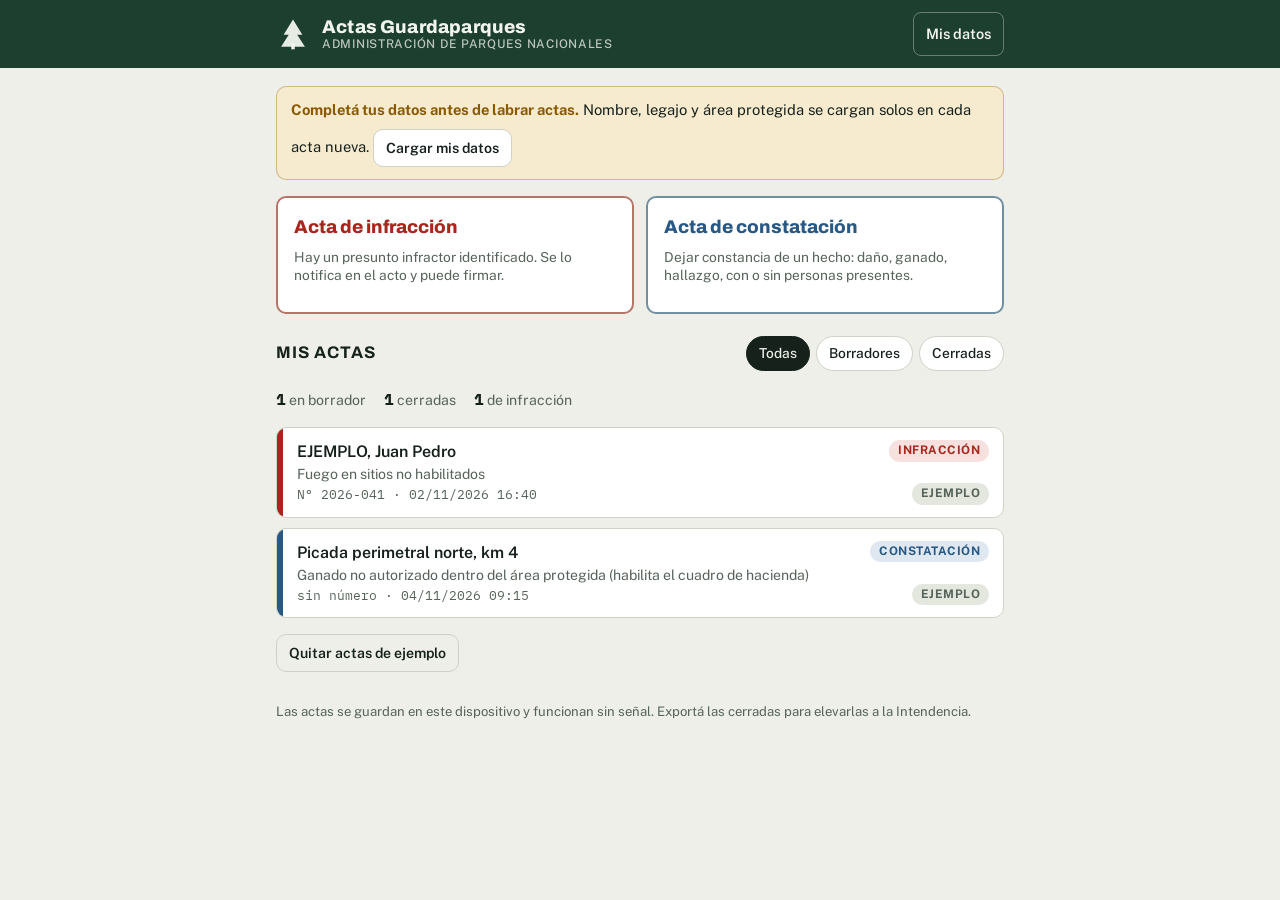
==== index.html @ 27e5c89c "PWA Actas Guardaparques v0.3 Actas de infracción y de constatación con redacción de los modelos ofic" ====
<!doctype html>
<html lang="es-AR">
<head>
<meta charset="utf-8">
<meta name="viewport" content="width=device-width, initial-scale=1, viewport-fit=cover">
<meta name="theme-color" content="#1D3F30">
<meta name="description" content="Elaboración digital de actas de infracción y de constatación para el Cuerpo de Guardaparques Nacionales.">
<link rel="manifest" href="manifest.webmanifest">
<link rel="icon" href="icons/icon.svg" type="image/svg+xml">
<link rel="apple-touch-icon" href="icons/icon-192.png">
<meta name="apple-mobile-web-app-capable" content="yes">
<meta name="apple-mobile-web-app-status-bar-style" content="black-translucent">
<style>:root{color-scheme:light;padding-top:env(safe-area-inset-top,0px);padding-bottom:env(safe-area-inset-bottom,0px)}body{margin:0}img{max-width:100%}[hidden]{display:none!important}</style>
<title>Actas Guardaparques</title>
<meta name="claude:viewport-fit-sides" content="cover">
<link rel="preconnect" href="https://fonts.googleapis.com">
<link rel="preconnect" href="https://fonts.gstatic.com" crossorigin>
<link rel="stylesheet" href="https://fonts.googleapis.com/css2?family=Archivo:wght@600;700;800&family=Public+Sans:ital,wght@0,400;0,500;0,600;1,400&family=IBM+Plex+Mono:wght@500&display=swap">
<style>
/* Layout: herramienta de campo de una columna; barra de marca arriba, pasos numerados (son una secuencia real), barra de acción fija abajo. Alto contraste para uso a pleno sol. */
:root{
  --bg:#EDEFE8; --surface:#FFFFFF; --sunk:#E3E7DE; --ink:#16211B; --muted:#56635A; --line:#CDD3C8;
  --brand-bg:#1D3F30; --brand-ink:#F1F4EE; --accent:#B4601A; --accent-ink:#FFFFFF;
  --infr:#A8261D; --infr-soft:#F6E1DE; --const:#285883; --const-soft:#DFE8F1; --ok:#2B7149; --ok-soft:#DDEEE3; --warn:#8A5A00; --warn-soft:#F7EBCF;
  --f-display:"Archivo","Arial Narrow",Arial,sans-serif;
  --f-body:"Public Sans",system-ui,-apple-system,"Segoe UI",Roboto,sans-serif;
  --f-mono:"IBM Plex Mono",ui-monospace,Menlo,Consolas,monospace;
  --r:10px;
}
@media (prefers-color-scheme: dark){:root:not([data-theme="light"]){
  --bg:#0E1511; --surface:#17201B; --sunk:#111915; --ink:#E6ECE5; --muted:#9DA9A0; --line:#2D3932;
  --brand-bg:#163126; --brand-ink:#E9F0EA; --accent:#E08A3C; --accent-ink:#1A1007;
  --infr:#F08A80; --infr-soft:#3A1D1A; --const:#8DB8E0; --const-soft:#18283A; --ok:#7CC79A; --ok-soft:#173022; --warn:#E8B85C; --warn-soft:#33270F;
  color-scheme:dark}}
:root[data-theme="dark"]{
  --bg:#0E1511; --surface:#17201B; --sunk:#111915; --ink:#E6ECE5; --muted:#9DA9A0; --line:#2D3932;
  --brand-bg:#163126; --brand-ink:#E9F0EA; --accent:#E08A3C; --accent-ink:#1A1007;
  --infr:#F08A80; --infr-soft:#3A1D1A; --const:#8DB8E0; --const-soft:#18283A; --ok:#7CC79A; --ok-soft:#173022; --warn:#E8B85C; --warn-soft:#33270F;
  color-scheme:dark}
*{box-sizing:border-box}
body{background:var(--bg);color:var(--ink);font-family:var(--f-body);font-size:16px;line-height:1.5;margin:0;-webkit-text-size-adjust:100%}
body::before{content:"";position:fixed;inset:0 0 auto;height:env(safe-area-inset-top,0px);z-index:30;background:var(--brand-bg)}
h1,h2,h3{font-family:var(--f-display);line-height:1.15;text-wrap:balance;margin:0}
button,input,select,textarea{font:inherit;color:inherit}
:focus-visible{outline:3px solid var(--accent);outline-offset:2px}
.wrap{max-width:760px;margin:0 auto;padding-left:max(16px,env(safe-area-inset-left,0px));padding-right:max(16px,env(safe-area-inset-right,0px))}

/* Barra superior */
.top{position:sticky;top:env(safe-area-inset-top,0px);z-index:20;background:var(--brand-bg);color:var(--brand-ink)}
.top .wrap{display:flex;align-items:center;gap:12px;padding-block:12px;min-height:60px}
.top h1{font-size:1.15rem;font-weight:800;letter-spacing:.01em;flex:1;min-width:0;white-space:nowrap;overflow:hidden;text-overflow:ellipsis}
.top .sub{display:block;font-family:var(--f-body);font-weight:500;font-size:.75rem;opacity:.75;letter-spacing:.06em;text-transform:uppercase}
.iconbtn{background:transparent;border:1px solid color-mix(in srgb,var(--brand-ink) 35%,transparent);color:var(--brand-ink);border-radius:8px;min-width:44px;height:44px;padding:0 12px;cursor:pointer;font-weight:600;font-size:.9rem}
.mark{width:34px;height:34px;flex:none}

main{padding-block:18px 120px}
.stack{display:flex;flex-direction:column;gap:16px}

/* Botones */
.btn{display:inline-flex;align-items:center;justify-content:center;gap:8px;min-height:48px;padding:0 18px;border-radius:var(--r);border:1px solid var(--line);background:var(--surface);color:var(--ink);font-weight:600;cursor:pointer;text-decoration:none}
.btn.primary{background:var(--accent);border-color:var(--accent);color:var(--accent-ink)}
.btn.ghost{background:transparent}
.btn.danger{color:var(--infr);border-color:color-mix(in srgb,var(--infr) 45%,var(--line))}
.btn.sm{min-height:38px;padding:0 12px;font-size:.88rem}
.btn:disabled{opacity:.45;cursor:not-allowed}
.row{display:flex;gap:10px;flex-wrap:wrap;align-items:center}
.row > .grow{flex:1;min-width:0}

/* Inicio */
.newbar{display:grid;grid-template-columns:1fr 1fr;gap:12px}
.newcard{display:flex;flex-direction:column;align-items:flex-start;gap:6px;padding:16px;border-radius:var(--r);border:2px solid var(--line);background:var(--surface);cursor:pointer;text-align:left;min-height:118px}
.newcard strong{font-family:var(--f-display);font-size:1.15rem;font-weight:800}
.newcard span{color:var(--muted);font-size:.86rem;line-height:1.35}
.newcard.infr{border-color:color-mix(in srgb,var(--infr) 55%,var(--line))}
.newcard.infr strong{color:var(--infr)}
.newcard.const{border-color:color-mix(in srgb,var(--const) 55%,var(--line))}
.newcard.const strong{color:var(--const)}
@media (max-width:420px){.newbar{grid-template-columns:1fr}.newcard{min-height:0}}

.notice{padding:12px 14px;border-radius:var(--r);background:var(--warn-soft);color:var(--ink);border:1px solid color-mix(in srgb,var(--warn) 35%,transparent);font-size:.92rem}
.notice b{color:var(--warn)}
.sectionhead{display:flex;align-items:baseline;justify-content:space-between;gap:12px;margin-top:6px}
.sectionhead h2{font-size:1.05rem;text-transform:uppercase;letter-spacing:.06em;font-weight:700}
.filters{display:flex;gap:6px;flex-wrap:wrap}
.chip{border:1px solid var(--line);background:var(--surface);border-radius:999px;padding:6px 12px;font-size:.86rem;cursor:pointer;font-weight:500}
.chip[aria-pressed="true"]{background:var(--ink);color:var(--bg);border-color:var(--ink)}

.list{display:flex;flex-direction:column;gap:10px}
.item{display:grid;grid-template-columns:6px 1fr auto;gap:0 14px;align-items:stretch;background:var(--surface);border:1px solid var(--line);border-radius:var(--r);overflow:hidden;cursor:pointer;text-align:left;padding:0;width:100%}
.item .stripe{background:var(--const)}
.item.infr .stripe{background:var(--infr)}
.item .body{padding:12px 0;min-width:0}
.item .meta{padding:12px 14px 12px 0;display:flex;flex-direction:column;align-items:flex-end;justify-content:space-between;gap:6px}
.item .who,.item .what,.item .num{display:block}
.item .num{font-family:var(--f-mono);font-size:.82rem;color:var(--muted)}
.item .who{font-weight:600;white-space:nowrap;overflow:hidden;text-overflow:ellipsis}
.item .what{font-size:.88rem;color:var(--muted);white-space:nowrap;overflow:hidden;text-overflow:ellipsis}
.pill{display:inline-block;border-radius:999px;padding:2px 9px;font-size:.74rem;font-weight:700;letter-spacing:.04em;text-transform:uppercase;white-space:nowrap}
.pill.borrador{background:var(--warn-soft);color:var(--warn)}
.pill.cerrada{background:var(--ok-soft);color:var(--ok)}
.pill.ejemplo{background:var(--sunk);color:var(--muted)}
.pill.infr{background:var(--infr-soft);color:var(--infr)}
.pill.const{background:var(--const-soft);color:var(--const)}
.empty{padding:28px 16px;text-align:center;color:var(--muted);border:1px dashed var(--line);border-radius:var(--r)}
.tally{display:flex;gap:18px;flex-wrap:wrap;color:var(--muted);font-size:.88rem}
.tally b{font-family:var(--f-mono);color:var(--ink);font-size:1rem;font-variant-numeric:tabular-nums}

/* Editor */
.steps{display:flex;gap:6px;overflow-x:auto;padding-bottom:4px;scrollbar-width:none}
.steps::-webkit-scrollbar{display:none}
.step{flex:none;display:flex;align-items:center;gap:8px;border:1px solid var(--line);background:var(--surface);border-radius:999px;padding:6px 12px 6px 6px;font-size:.85rem;font-weight:600;cursor:pointer;color:var(--muted)}
.step i{font-style:normal;font-family:var(--f-mono);width:24px;height:24px;border-radius:50%;display:grid;place-items:center;background:var(--sunk);font-size:.78rem}
.step[aria-current="step"]{color:var(--ink);border-color:var(--ink)}
.step[aria-current="step"] i{background:var(--ink);color:var(--bg)}
.step.done i{background:var(--ok);color:var(--surface)}
.panel{background:var(--surface);border:1px solid var(--line);border-radius:var(--r);padding:18px 16px;display:flex;flex-direction:column;gap:16px}
.panel h2{font-size:1.3rem;font-weight:800}
.panel .lead{margin:-8px 0 0;color:var(--muted);font-size:.92rem}
.grid2{display:grid;grid-template-columns:1fr 1fr;gap:14px}
.grid3{display:grid;grid-template-columns:repeat(3,1fr);gap:14px}
@media (max-width:560px){.grid2,.grid3{grid-template-columns:1fr}}
.field{display:flex;flex-direction:column;gap:6px;min-width:0}
.field > label,.lbl{font-size:.78rem;font-weight:700;letter-spacing:.06em;text-transform:uppercase;color:var(--muted)}
.field .req::after{content:" *";color:var(--infr)}
input[type=text],input[type=tel],input[type=email],input[type=date],input[type=time],input[type=number],select,textarea{width:100%;min-height:48px;padding:10px 12px;border:1px solid var(--line);border-radius:8px;background:var(--bg);font-size:16px}
textarea{min-height:140px;resize:vertical;line-height:1.5}
.hint{font-size:.82rem;color:var(--muted)}
.check{display:flex;gap:10px;align-items:flex-start;padding:12px;border:1px solid var(--line);border-radius:8px;cursor:pointer;background:var(--bg)}
.check input{width:22px;height:22px;margin:1px 0 0;flex:none;accent-color:var(--accent)}
.gps{display:flex;gap:12px;align-items:center;flex-wrap:wrap;padding:12px;border-radius:8px;background:var(--sunk)}
.gps .coords{font-family:var(--f-mono);font-size:.9rem;flex:1;min-width:0}
.rubros{display:flex;flex-wrap:wrap;gap:8px}
.rubro{border:1px solid var(--line);background:var(--bg);border-radius:8px;padding:10px 12px;font-size:.9rem;font-weight:500;cursor:pointer;min-height:44px;text-align:left}
.rubro[aria-pressed="true"]{border-color:var(--accent);background:color-mix(in srgb,var(--accent) 14%,var(--surface));font-weight:600}
.subpanel{border:1px solid var(--line);border-radius:8px;padding:14px;display:flex;flex-direction:column;gap:12px;background:var(--bg)}
.subpanel h3{font-size:1rem;font-weight:700}
.lines{display:flex;flex-direction:column;gap:10px}
.line{display:grid;grid-template-columns:1fr 90px auto;gap:8px;align-items:end}
@media (max-width:480px){.line{grid-template-columns:1fr 70px auto}}
.photos{display:grid;grid-template-columns:repeat(auto-fill,minmax(140px,1fr));gap:10px}
.photo{position:relative;border-radius:8px;overflow:hidden;border:1px solid var(--line);background:var(--sunk)}
.photo img{display:block;width:100%;aspect-ratio:4/3;object-fit:cover;max-width:100%}
.photo input{border:0;border-top:1px solid var(--line);border-radius:0;min-height:40px;font-size:.85rem;background:var(--surface)}
.photo button{position:absolute;top:6px;right:6px;width:34px;height:34px;border-radius:50%;border:0;background:rgba(0,0,0,.6);color:#fff;font-size:1.1rem;cursor:pointer}
.sig{display:flex;flex-direction:column;gap:8px}
.sigbox{position:relative;border:2px dashed var(--line);border-radius:8px;background:#FFFFFF;height:170px;touch-action:none}
.sigbox canvas{width:100%;height:100%;display:block;border-radius:6px}
.sigbox .base{position:absolute;left:16px;right:16px;bottom:34px;border-bottom:1px solid #9AA39C;pointer-events:none}
.sigbox .ph{position:absolute;left:16px;bottom:10px;font-size:.78rem;color:#7B857E;pointer-events:none}
.sigbox.signed{border-style:solid;border-color:var(--ok)}
.checklist{list-style:none;margin:0;padding:0;display:flex;flex-direction:column;gap:6px;font-size:.92rem}
.checklist li{display:flex;gap:8px;align-items:flex-start}
.checklist li::before{content:"";flex:none;width:18px;height:18px;margin-top:3px;border-radius:50%;border:2px solid var(--infr)}
.checklist li.ok::before{background:var(--ok);border-color:var(--ok)}
.checklist li.ok{color:var(--muted)}

/* Barra inferior */
.actionbar{position:fixed;left:0;right:0;bottom:0;z-index:20;background:var(--surface);border-top:1px solid var(--line);padding-bottom:env(safe-area-inset-bottom,0px)}
.actionbar .wrap{display:flex;gap:10px;padding-block:10px;align-items:center}
.actionbar .saved{font-size:.8rem;color:var(--muted);flex:1;min-width:0}

/* Documento */
.doc{background:#FFFFFF;color:#111;border:1px solid var(--line);border-radius:4px;padding:28px 22px;font-family:var(--f-body);font-size:.95rem;line-height:1.6}
.doc .dhead{display:grid;grid-template-columns:1fr auto;gap:12px;border-bottom:2px solid #111;padding-bottom:10px;margin-bottom:16px}
.doc .org{font-family:var(--f-display);font-weight:800;font-size:.95rem;letter-spacing:.03em;text-transform:uppercase;line-height:1.25}
.doc .org small{display:block;font-family:var(--f-body);font-weight:500;letter-spacing:0;text-transform:none;font-size:.82rem;color:#444}
.doc .dnum{text-align:right;font-family:var(--f-mono);font-size:.82rem}
.doc .dnum b{display:block;font-size:1rem}
.doc h3.dtitle{font-family:var(--f-display);font-size:1.35rem;font-weight:800;text-align:center;letter-spacing:.08em;margin:6px 0 14px}
.doc p{margin:0 0 10px;text-align:justify;hyphens:auto}
.doc .ejemplo{display:inline-block;border:2px solid #A8261D;color:#A8261D;font-weight:800;padding:2px 8px;letter-spacing:.1em;font-size:.8rem;margin-bottom:8px}
.doc table{width:100%;border-collapse:collapse;margin:6px 0 12px;font-size:.88rem}
.doc td,.doc th{border:1px solid #999;padding:5px 7px;text-align:left;vertical-align:top}
.doc .dphotos{display:grid;grid-template-columns:repeat(3,1fr);gap:8px;margin:8px 0 14px}
.doc .dphotos figure{margin:0}
.doc .dphotos img{width:100%;aspect-ratio:4/3;object-fit:cover;border:1px solid #999}
.doc .dphotos figcaption{font-size:.75rem;color:#444}
.doc .firmas{display:grid;grid-template-columns:repeat(auto-fit,minmax(170px,1fr));gap:18px;margin-top:22px}
.doc .firma{display:flex;flex-direction:column;align-items:center;text-align:center;font-size:.8rem}
.doc .firma img{height:70px;max-width:100%;object-fit:contain}
.doc .firma .nofirma{height:70px;display:grid;place-items:center;font-style:italic;color:#A8261D;font-size:.78rem}
.doc .firma .l{border-top:1px solid #111;width:100%;padding-top:4px}
.doc .integridad{margin-top:20px;padding-top:8px;border-top:1px dashed #999;font-family:var(--f-mono);font-size:.7rem;color:#444;word-break:break-all}
.docwrap{overflow-x:auto}

.toast{position:fixed;left:50%;transform:translateX(-50%);bottom:calc(84px + env(safe-area-inset-bottom,0px));background:var(--ink);color:var(--bg);padding:10px 16px;border-radius:8px;font-size:.9rem;z-index:40;max-width:calc(100% - 32px)}
.modal{position:fixed;inset:0;background:rgba(0,0,0,.45);z-index:50;display:grid;place-items:end center;padding:16px}
.modal .box{background:var(--surface);border-radius:12px;padding:20px;max-width:480px;width:100%;display:flex;flex-direction:column;gap:14px;margin-bottom:env(safe-area-inset-bottom,0px)}
.modal h3{font-size:1.15rem}
@media (prefers-reduced-motion:no-preference){.toast{animation:up .2s ease-out}@keyframes up{from{opacity:0;transform:translate(-50%,8px)}}}

.mono{font-family:var(--f-mono);font-size:.9em}
.seg{display:grid;grid-template-columns:1fr 1fr;gap:8px}
@media (max-width:480px){.seg{grid-template-columns:1fr}}
.seg label{display:flex;gap:10px;align-items:center;padding:12px;border:1px solid var(--line);border-radius:8px;background:var(--bg);cursor:pointer;font-size:.92rem}
.seg input{width:20px;height:20px;margin:0;accent-color:var(--accent);flex:none}
.seg label:has(input:checked){border-color:var(--accent);background:color-mix(in srgb,var(--accent) 12%,var(--surface));font-weight:600}
.logoprev{height:96px;border:1px dashed var(--line);border-radius:8px;display:grid;place-items:center;background:#FFFFFF;overflow:hidden}
.logoprev img{max-height:86px;max-width:90%;object-fit:contain}
.logoprev .hint{color:#6B746E}
/* Catálogo de infracciones */
.selitems{display:flex;flex-direction:column;gap:6px}
.selitem{display:block;text-align:left;border:1px solid var(--accent);background:color-mix(in srgb,var(--accent) 12%,var(--surface));border-radius:8px;padding:10px 12px;font-size:.9rem;cursor:pointer;line-height:1.35}
.selitem b{font-family:var(--f-mono);font-weight:500;font-size:.82rem;margin-right:6px;color:var(--accent)}
.selitem span{float:right;font-size:1.1rem;line-height:1;margin-left:8px;color:var(--muted)}
.cat{display:flex;flex-direction:column;gap:6px;max-height:420px;overflow-y:auto;border:1px solid var(--line);border-radius:8px;padding:6px;background:var(--bg)}
.cat details{border-radius:6px;background:var(--surface);border:1px solid var(--line)}
.cat summary{display:flex;gap:10px;align-items:center;padding:10px 12px;cursor:pointer;list-style:none;font-size:.88rem;line-height:1.3}
.cat summary::-webkit-details-marker{display:none}
.cat summary::before{content:"";flex:none;width:8px;height:8px;border-right:2px solid var(--muted);border-bottom:2px solid var(--muted);transform:rotate(-45deg);transition:transform .15s}
.cat details[open] summary::before{transform:rotate(45deg)}
.cat summary .grow{flex:1;min-width:0}
.cat summary .res{display:block;font-family:var(--f-mono);font-size:.76rem;color:var(--muted);margin-top:2px}
.catitems{display:flex;flex-direction:column;border-top:1px solid var(--line)}
.catitem{display:grid;grid-template-columns:1fr auto;gap:10px;align-items:start;text-align:left;background:transparent;border:0;border-bottom:1px solid var(--line);padding:10px 12px;font-size:.9rem;cursor:pointer;line-height:1.35;min-height:44px}
.catitem:last-child{border-bottom:0}
.catitem .art{font-family:var(--f-mono);font-size:.76rem;color:var(--muted);white-space:nowrap;padding-top:2px}
.catitem[aria-pressed="true"]{background:color-mix(in srgb,var(--accent) 14%,var(--surface));font-weight:600}
.catitem[aria-pressed="true"] .art{color:var(--accent)}
/* Documento según modelo oficial */
.doc .dlogos{display:grid;grid-template-columns:92px 1fr 92px;align-items:center;gap:10px;margin-bottom:10px}
.doc .dlogos img{width:92px;height:92px;object-fit:contain}
.doc .logoph{width:84px;height:84px;border:1px dashed #AAA;border-radius:50%;display:grid;place-items:center;text-align:center;font-size:.62rem;color:#888;padding:6px;line-height:1.2}
.doc .dinst{text-align:center;font-family:Georgia,"Times New Roman",serif;font-size:.85rem;line-height:1.4;color:#222}
.doc .dorig{display:flex;flex-direction:column;align-items:flex-end;font-size:.8rem;color:#333;gap:2px}
.doc .dorig span:first-child{font-weight:600;letter-spacing:.04em}
.doc .dconst{flex-direction:row;justify-content:space-between;align-items:baseline;flex-wrap:wrap;gap:8px;margin:6px 0 12px}
.doc .dconst .dtitle{margin:0;flex:1;text-align:center}
.doc h3.dtitle.u{text-decoration:underline;text-underline-offset:4px}
.doc .v{border-bottom:1px dotted #555;padding:0 2px;font-weight:600;color:#0B2A55;font-family:var(--f-body)}
.doc p.ind{text-indent:2.2em}
.doc .firmas.f3{grid-template-columns:repeat(3,1fr)}
.doc .firmas.f2{grid-template-columns:1fr 1fr}
@media (max-width:480px){.doc .firmas.f3{grid-template-columns:1fr 1fr}}
.doc .firma .l{display:flex;flex-direction:column;gap:2px}
.doc .firma .l b{font-weight:600;letter-spacing:.03em}
.doc .firma .acl{font-size:.74rem;color:#444;min-height:1em}
.doc .firma .nofirma.muted{color:#777}
.doc .danexo{margin-top:26px;padding-top:12px;border-top:2px solid #111}
.doc .danexo h4{font-family:var(--f-display);font-size:.95rem;letter-spacing:.05em;text-transform:uppercase;margin:0 0 2px}
.doc .danexo h5{font-size:.85rem;margin:12px 0 4px}
.doc .danexo .hint2{font-size:.78rem;color:#555;margin-bottom:8px}
.doc .danexo th{width:34%;background:#F2F2F2;font-weight:600}

.modal .box{max-height:calc(100vh - 32px - env(safe-area-inset-top,0px) - env(safe-area-inset-bottom,0px));overflow-y:auto}
.prhead{display:flex;align-items:center;justify-content:space-between;gap:10px}
.seg.seg3{grid-template-columns:repeat(3,1fr)}
@media (max-width:480px){.seg.seg3{grid-template-columns:1fr}}
.check.tight{padding:8px 10px}
.prprev{max-height:340px;overflow-y:auto;border:1px solid var(--line);border-radius:8px;background:var(--sunk);padding:10px;display:flex;flex-direction:column;align-items:center;gap:8px}
.prprev img{width:100%;max-width:300px;background:#fff;box-shadow:0 1px 4px rgba(0,0,0,.18);image-rendering:pixelated}
.prstatus{font-size:.9rem;min-height:0}
.prstatus:empty{display:none}
.prstatus .bar{display:block;height:6px;border-radius:3px;background:var(--sunk);margin-top:6px;overflow:hidden}
.prstatus .bar i{display:block;height:100%;background:var(--accent);transition:width .2s}
.stack.tightstack{gap:8px}
#printArea{display:none}

@media print{
  @page{size:A4;margin:14mm}
  body.printing .top,body.printing main,body.printing .actionbar,body.printing #modalRoot{display:none!important}
  body.printing #printArea{display:block!important}
  #printArea .doc{border:0;padding:0;page-break-after:always;break-after:page;font-size:10pt;line-height:1.45}
  #printArea .doc .dlogos{grid-template-columns:70px 1fr 70px;margin-bottom:4px}
  #printArea .doc .dlogos img{width:70px;height:70px}
  #printArea .doc .logoph{width:64px;height:64px}
  #printArea .doc p{margin-bottom:6px}
  #printArea .doc .firmas{margin-top:12px}
  #printArea .doc .firma img,#printArea .doc .firma .nofirma{height:56px}
  #printArea .doc .danexo{margin-top:12px;padding-top:6px;font-size:9pt}
  #printArea .doc table{margin:2px 0 6px}
  #printArea .doc td,#printArea .doc th{padding:3px 6px}
  #printArea .doc:last-child{page-break-after:auto;break-after:auto}
  .doc .firmas,.doc .firma{break-inside:avoid}

  body{background:#fff}
  body::before,.top,.actionbar,.noprint,.toast{display:none!important}
  main{padding:0}
  .wrap{max-width:none;padding:0}
  .doc{border:0;padding:0}
}
</style>
</head>
<body>
<header class="top">
  <div class="wrap">
    <svg class="mark" viewBox="0 0 40 40" aria-hidden="true"><path d="M20 3 L31 21 H25 L34 35 H6 L15 21 H9 Z" fill="currentColor" opacity=".95"/><rect x="18" y="31" width="4" height="7" fill="currentColor"/></svg>
    <h1 id="topTitle">Actas Guardaparques<span class="sub" id="topSub">Administración de Parques Nacionales</span></h1>
    <button class="iconbtn" id="topBtn" type="button">Mis datos</button>
  </div>
</header>
<main><div class="wrap" id="view"></div></main>
<div class="actionbar" id="actionbar" hidden><div class="wrap" id="actions"></div></div>
<div id="modalRoot"></div>

<script>
/* Listado de infracciones frecuentes a reglamentos y normativas de la APN (transcripto de la planilla de referencia) */
const REGS=[
 {id:"fau",n:"Reglamento para la Protección y Manejo de la Fauna Silvestre en jurisdicción de la APN",r:"Res. HD N° 157/1991",it:[
  ["Art. 6° inc. a)","Cazar, pescar, hostigar, herir, capturar o apresar fauna, o actuar sobre su hábitat o nidos"],
  ["Art. 6° inc. b)","Introducción de especies, embriones o huevos"],
  ["Art. 6° inc. d)","Tenencia o portación de armas"],
  ["Art. 6° inc. e)","Tenencia y/o uso de trampas, redes, cebaderos, etc."],
  ["Art. 6° inc. f)","Tenencia o uso de venenos o tóxicos"],
  ["Art. 6° inc. g)","Tenencia de ejemplares vivos o traslado de productos y/o subproductos de fauna silvestre"],
  ["Art. 6° inc. h)","Introducción y/o tenencia de animales domésticos (incluye ganado)"],
  ["Art. 28°","Transporte de individuos, productos o subproductos de fauna silvestre de origen APN sin remito"]]},
 {id:"for",n:"Reglamento Forestal para los MN, PN y RN de la Región Andino-Patagónica",r:"Res. HD N° 11/1994",it:[
  ["Art. 13°","Volteo o remoción de productos forestales sin autorización"],
  ["Art. 89°","Fuego en sitios no habilitados"],
  ["Art. 132°","Daños al bosque o aprovechamientos no autorizados"]]},
 {id:"mas",n:"Reglamento para la Tenencia de Perros, Gatos y otras Mascotas en la APN",r:"Res. HD N° 59/2013",it:[
  ["Art. 2°","Presencia de perros sin autorización expresa de la APN"],
  ["Art. 6°","Ingreso con mascotas"]]},
 {id:"pes",n:"Reglamento General para la Pesca Deportiva Continental Patagónica",r:"Res. HD N° 384/2021",nota:"Se aprueba cada temporada por resolución específica",it:[
  ["Art. 2°","Pesca sin permiso"],
  ["Arts. 6° y 7°","Pesca fuera de horario (luz diurna) o fuera de temporada"],
  ["Art. 10°","Pesca de especies nativas prohibidas"]]},
 {id:"cul",n:"Reglamento para la Conservación del Patrimonio Cultural en jurisdicción de la APN",r:"Res. INT N° 115/2001",it:[
  ["Art. 1°","Acciones contra recursos culturales arqueológicos, históricos o antropológicos (excavar, remover, inscribir, desplazar, retirar material, encender fuego u otra acción que altere el recurso o su ubicación)"]]},
 {id:"gen",n:"Reglamento de Infracciones Generales",r:"Res. N° 871/1976",it:[
  ["Art. 1° inc. d)","Violar un dispositivo de seguridad (acampe en sitios no habilitados)"],
  ["Art. 1° inc. c)","Desobedecer las órdenes del personal de Guardaparques"],
  ["Art. 1° inc. k)","Dar a sabiendas avisos falsos que motiven la intervención del personal de Guardaparques"]]},
 {id:"tur",n:"Reglamento para el Otorgamiento de Permisos de Servicios Turísticos",r:"Res. HD N° 68/2008 (T.O. Res. 240/2011)",it:[
  ["Art. 4°","Excursiones terrestres, trekking, escalada, cabalgatas o buceo sin permiso"],
  ["Art. 5° inc. 5.7)","Vehículo de transporte no habilitado"],
  ["Art. 6°","Excursión sin guía habilitado"]]},
 {id:"gui",n:"Reglamento de Guías en Áreas Protegidas Nacionales",r:"Res. HD N° 113/2019",it:[
  ["Art. 5°","Guiar sin habilitación (guías de turismo, de sitio o especializados)"],
  ["Art. 38°","Incumplimiento de obligaciones del guía (cumplir normativas, portar credencial, acompañar al grupo, chofer-guía hasta 15 pax)"]]},
 {id:"car",n:"Reglamento de Prohibición de Cartelería, Afiches o Elementos Publicitarios",r:"Res. N° 2008/1974",it:[
  ["Art. 1°","Cartelería o cualquier elemento publicitario sin autorización de la APN"]]},
 {id:"eve",n:"Reglamento para la Realización de Eventos Especiales en jurisdicción de la APN",r:"Res. HD N° 66/2013",it:[
  ["Art. 14°","Realización de evento sin autorización de la APN"],
  ["Art. 16°","Incumplimiento de las obligaciones del organizador"]]},
 {id:"fot",n:"Reglamento de Fotógrafos y Video Operadores Profesionales en Áreas Protegidas Nacionales",r:"Res. HD N° 231/2011",it:[
  ["Art. 12°","Contravención a las obligaciones generales de conservación y de servicio"],
  ["Art. 16°","Ejercer la actividad de fotógrafo o video operador sin estar habilitado"]]},
 {id:"dro",n:"Reglamento para el Uso de Vehículos Aéreos No Tripulados en Áreas Protegidas de la APN",r:"Res. HD N° 9/2021",it:[
  ["Art. 4°","Uso de drones (VANT) en RNE, RNS y ZI, uso deportivo y/o recreativo, o drones con combustible"],
  ["Art. 7°","Uso científico, en filmaciones o eventos sin autorización"],
  ["Arts. 22°, 23° y 24°","Incumplimiento de recaudos generales y/o particulares de uso"]]},
 {id:"agu",n:"Prohibición de Motos de Agua y Esquí Acuático",r:"Res. HD N° 143/2005",it:[
  ["Art. 2°","Uso de motos de agua o similares"],
  ["Art. 3°","Práctica de esquí acuático o actividades similares"]]},
 {id:"veh",n:"Prohibición de Tránsito Vehicular por Caminos, Sendas o Huellas No Autorizados",r:"Res. HD N° 509/2017",it:[
  ["Art. 2°","Tránsito de vehículos o motos de nieve fuera de caminos, huellas o sitios habilitados"]]},
 {id:"eia",n:"Reglamento para la Evaluación de Impacto Ambiental en la APN",r:"Res. HD N° 203/2016",it:[
  ["Art. 2°","Obras, instalaciones, prestaciones de servicios o aprovechamiento de recursos naturales sin Evaluación de Impacto Ambiental"]]},
 {id:"can",n:"Reglamento para la Explotación de Canteras y Remoción de Suelos en la APN",r:"Res. HD N° 128/1997",it:[
  ["Art. 5°","Extracción de áridos, cateos o movimiento de suelos sin autorización de la APN"],
  ["Art. 6°","Extracción sin ajuste a las condiciones autorizadas"]]},
 {id:"con",n:"Reglamento de Construcciones",r:"Res. HD N° 241/2007",it:[
  ["Art. 2°","Construcciones sin autorización de la APN"]]},
 {id:"mue",n:"Reglamento para la Construcción y Uso de Rampas y Muelles en los Espejos de Agua de la APN",r:"Res. HD N° 179/2021",it:[
  ["","Construcción o instalación de muelle sin autorización de la APN"],
  ["","Marinas, boyas o muertos de amarre sin autorización de la APN"]]},
 {id:"ley",n:"Ley N° 22.351 — Prohibiciones generales",r:"Ley N° 22.351",it:[
  ["Art. 5°","En Parque Nacional: minería, industrias, explotación agropecuaria o forestal, pesca comercial, introducción de exóticas, modificación del paisaje o equilibrio biológico, sobrevuelo de aeronaves sin límite de altura"]]},
 {id:"pla",n:"Reglamento para la Reducción Progresiva y Prohibición Específica de los Plásticos en jurisdicción de la APN",r:"Res. HD N° 19/2020",it:[
  ["Art. 3°","Ofrecimiento, entrega, distribución o comercialización de productos plásticos de un solo uso"]]},
 {id:"inv",n:"Reglamento de Investigación Científica en la APN",r:"Res. HD N° ___/2016",it:[
  ["Art. 51 inc. 1","Investigación sin la autorización correspondiente"],
  ["Art. 51 inc. 2","Falsedad en los datos consignados al solicitar autorización"],
  ["Art. 51 inc. 3","Falta de informes parciales y/o final, publicaciones o constancia de depósito del material"],
  ["Art. 51 inc. 4","Participación de investigadores asistentes no autorizados"],
  ["Art. 51 inc. 5","Trabajo en condiciones, horario y/o sitios no autorizados"],
  ["Art. 51 inc. 6","Apertura de picadas sin autorización de la APN"],
  ["Art. 51 inc. 7","Recolección de material no autorizado"],
  ["Art. 51 inc. 8","Metodología distinta a la descripta en la autorización"],
  ["Art. 51 inc. 9","Falta de notificación de muerte accidental del ejemplar de fauna investigado"],
  ["Art. 51 inc. 10","Falta de notificación de hallazgos paleontológicos y/o culturales"],
  ["Art. 51 inc. 11","Depósito o cambio de lugar del material recolectado sin autorización"],
  ["Art. 51 inc. 12","Utilización de material recolectado para fines no autorizados"],
  ["Art. 51 inc. 13","Pérdida, sustracción, contaminación o destrucción de recursos durante la investigación"],
  ["Art. 51 inc. 14","Extravío, destrucción, daño o sustracción de documentos históricos resguardados por la APN"]]},
 {id:"res",n:"Reglamento para la Eliminación de Residuos y Desperdicios",r:"Res. N° 664/1976",it:[
  ["Art. 1°","Arrojar objetos de cualquier tipo dentro de las áreas de jurisdicción de la APN"]]},
 {id:"gan",n:"Procedimiento para la erradicación del ganado exótico no autorizado",r:"Res. APN N° 467/2017",it:[
  ["","Ganado no autorizado dentro del área protegida (habilita el cuadro de hacienda)"]]}
];
const ITEMS={}; REGS.forEach(g=>g.it.forEach((x,k)=>{ITEMS[g.id+k]={id:g.id+k,g,art:x[0],t:x[1]}}));

"use strict";
/* ============ Catálogos ============ */
const AREAS=[["Parque Nacional Aconquija","ACQ"],["Parque Nacional Baritú","BAR"],["Parque Nacional Bosques Petrificados de Jaramillo","BPJ"],["Parque Nacional Calilegua","CAL"],["Parque Nacional Campos del Tuyú","CTU"],["Parque Nacional Chaco","CHA"],["Parque Nacional Ciervo de los Pantanos","CDP"],["Parque Nacional Copo","COP"],["Parque Nacional El Impenetrable","EIM"],["Parque Nacional El Leoncito","ELE"],["Parque Nacional El Palmar","EPA"],["Parque Nacional El Rey","ERE"],["Parque Nacional Iberá","IBE"],["Parque Nacional Iguazú","IGU"],["Parque Nacional Islas de Santa Fe","ISF"],["Parque Nacional Lago Puelo","LPU"],["Parque Nacional Laguna Blanca","LBL"],["Parque Nacional Lanín","LAN"],["Parque Nacional Lihué Calel","LCA"],["Parque Nacional Los Alerces","LAL"],["Parque Nacional Los Arrayanes","LAR"],["Parque Nacional Los Cardones","LCR"],["Parque Nacional Los Glaciares","LGL"],["Parque Nacional Monte León","MLE"],["Parque Nacional Mburucuyá","MBU"],["Parque Nacional Nahuel Huapi","NHU"],["Parque Nacional Patagonia","PAT"],["Parque Nacional Perito Moreno","PMO"],["Parque Nacional Predelta","PRE"],["Parque Nacional Quebrada del Condorito","QCO"],["Parque Nacional Río Pilcomayo","RPI"],["Parque Nacional San Guillermo","SGU"],["Parque Nacional Sierra de las Quijadas","SQU"],["Parque Nacional Talampaya","TAL"],["Parque Nacional Tierra del Fuego","TDF"],["Parque Nacional Traslasierra","TRA"],["Monumento Natural Bosques Petrificados","MBP"],["Reserva Natural Otamendi","OTA"],["Otra área protegida (escribir)","OTR"]];
const PROVINCIAS=["Buenos Aires","CABA","Catamarca","Chaco","Chubut","Córdoba","Corrientes","Entre Ríos","Formosa","Jujuy","La Pampa","La Rioja","Mendoza","Misiones","Neuquén","Río Negro","Salta","San Juan","San Luis","Santa Cruz","Santa Fe","Santiago del Estero","Tierra del Fuego","Tucumán","Extranjero"];
const CALIDADES=["Propietario/a","Poseedor/a","Ocupante","Encargado/a","Responsable","Representante legal","Empleado/a","Denunciante","Visitante","Prestador/a de servicios"];
const MESES=["enero","febrero","marzo","abril","mayo","junio","julio","agosto","septiembre","octubre","noviembre","diciembre"];

/* ============ Almacenamiento (IndexedDB con respaldo en memoria) ============ */
const mem={actas:new Map(),kv:new Map()};
let dbp=null;
function openDB(){ if(dbp) return dbp; dbp=new Promise(res=>{ try{ const r=indexedDB.open("actas-apn",1); r.onupgradeneeded=()=>{const d=r.result; d.createObjectStore("actas",{keyPath:"id"}); d.createObjectStore("kv");}; r.onsuccess=()=>res(r.result); r.onerror=()=>res(null); r.onblocked=()=>res(null);}catch(e){res(null)} }); return dbp; }
async function tx(st,mode,fn){ const d=await openDB(); if(!d) return fn(null); return new Promise(res=>{ try{ const t=d.transaction(st,mode); const s=t.objectStore(st); const out=fn(s); t.oncomplete=()=>res((typeof IDBRequest!=="undefined"&&out instanceof IDBRequest)?out.result:out); t.onerror=()=>res(null);}catch(e){res(fn(null))} }); }
const store={
  all:()=>tx("actas","readonly",s=>s?s.getAll():[...mem.actas.values()]),
  put:a=>tx("actas","readwrite",s=>{ mem.actas.set(a.id,a); return s?s.put(a):null; }),
  del:id=>tx("actas","readwrite",s=>{ mem.actas.delete(id); return s?s.delete(id):null; }),
  get:k=>tx("kv","readonly",s=>s?s.get(k):mem.kv.get(k)),
  set:(k,v)=>tx("kv","readwrite",s=>{ mem.kv.set(k,v); return s?s.put(v,k):null; })
};

/* ============ Utilidades ============ */
const S={actas:[],perfil:null,view:"inicio",filtro:"todas",cur:null,step:0,busca:""};
const $=s=>document.querySelector(s);
const esc=v=>String(v??"").replace(/[&<>"']/g,c=>({"&":"&amp;","<":"&lt;",">":"&gt;",'"':"&quot;","'":"&#39;"}[c]));
const uid=()=>Date.now().toString(36)+Math.random().toString(36).slice(2,8);
const pad=(n,l=2)=>String(n).padStart(l,"0");
const norm=s=>String(s||"").normalize("NFD").replace(/[̀-ͯ]/g,"").toLowerCase();
function nowParts(){const d=new Date();return{fecha:`${d.getFullYear()}-${pad(d.getMonth()+1)}-${pad(d.getDate())}`,hora:`${pad(d.getHours())}:${pad(d.getMinutes())}`}}
function getPath(o,p){return p.split(".").reduce((a,k)=>a==null?a:a[k],o)}
function setPath(o,p,v){const ks=p.split(".");let a=o;ks.slice(0,-1).forEach(k=>{if(a[k]==null)a[k]={};a=a[k]});a[ks.at(-1)]=v}
function areaNombre(a){return a.area&&a.area.startsWith("Otra")?a.areaOtra:a.area}
function areaCat(a){const n=areaNombre(a)||""; return /^Parque/i.test(n)?"PN":/^Monumento/i.test(n)?"MN":/^Reserva Natural Estricta/i.test(n)?"RNE":/^Reserva/i.test(n)?"RN":""}
function fechaNum(f){return f?f.split("-").reverse().join("/"):"__/__/____"}
function nombreInfr(a){const i=a.infractor||{}; if(i.esEmpresa) return i.razonSocial||"Sin identificar"; const n=[i.apellido,i.nombre].filter(Boolean).join(", "); return n||"Sin identificar";}
function nombrePersona(p){return [p.apellido,p.nombre].filter(Boolean).join(", ")}
const isInfr=a=>a.tipo==="infraccion";

function nuevaActa(tipo){
  const p=S.perfil||{}; const n=nowParts();
  return {id:uid(),v:2,tipo,estado:"borrador",numero:"",creada:Date.now(),editada:Date.now(),
    area:p.area||"",areaOtra:p.areaOtra||"",lugarActa:p.lugarActa||p.seccional||"",paraje:"",fecha:n.fecha,hora:n.hora,lat:"",lon:"",prec:"",
    infractor:{docTipo:"DNI",acredita:"documento",provincia:""},vehiculo:{},personas:[],rubros:[],hechos:"",normativa:"",normativaManual:false,
    ganado:{},secuestros:[],fotos:[],testigos:[{},{}],observaciones:"",firmas:{},negoFirma:false,motivoNoFirma:"",
    guardaparque:{nombre:p.nombre||"",legajo:p.legajo||"",cargo:p.cargo||"Guardaparque Nacional"}};
}

/* ============ Ejemplos ============ */
function ejemplos(){
  const a=nuevaActa("infraccion");
  Object.assign(a,{id:"ej3",ejemplo:true,estado:"cerrada",numero:"2026-041",area:"Parque Nacional Nahuel Huapi",lugarActa:"Seccional Lago Gutiérrez",paraje:"Playa norte del lago Gutiérrez",fecha:"2026-11-02",hora:"16:40",lat:"-41.16752",lon:"-71.40981",prec:"8",
    infractor:{apellido:"EJEMPLO",nombre:"Juan Pedro",acredita:"documento",docTipo:"DNI",docNum:"30.000.000",cuit:"20-30000000-1",calle:"Calle Falsa 123",localidad:"San Carlos de Bariloche",provincia:"Río Negro",domConstituido:"Calle Falsa 123, San Carlos de Bariloche",tadCuit:"20-30000000-1"},
    rubros:["for1"],hechos:"fuego encendido en un sitio no habilitado, sobre la costa del lago, con leña recolectada en el lugar; se procedió a su extinción con agua",
    normativa:"el Art. 89° de la Res. HD N° 11/1994 (Reglamento Forestal para los MN, PN y RN de la Región Andino-Patagónica)",secuestros:[{desc:"Parrilla metálica portátil",cant:"1"}],
    testigos:[{nombre:"EJEMPLO, María Laura",doc:"DNI 31.000.000"},{}],
    guardaparque:{nombre:"EJEMPLO, Guardaparque",legajo:"0000",cargo:"Guardaparque Nacional"},cerrada:Date.parse("2026-11-02T17:05:00-03:00"),hash:"ejemplo-sin-validez"});
  const b=nuevaActa("constatacion");
  Object.assign(b,{id:"ej4",ejemplo:true,estado:"borrador",area:"Parque Nacional Copo",lugarActa:"Picada perimetral norte, km 4",paraje:"Picada perimetral norte, km 4",fecha:"2026-11-04",hora:"09:15",
    personas:[{apellido:"EJEMPLO",nombre:"Ramón",docTipo:"DNI",docNum:"25.000.000",calidad:"Encargado/a"}],
    rubros:["gan0"],hechos:"se observan siete (7) cabezas de ganado bovino pastando dentro de la jurisdicción del área protegida, conforme el cuadro de hacienda que se adjunta, y un tramo de seis (6) metros de alambrado perimetral cortado.",
    ganado:{cant:"7",clase:"Mayor (bovino)",machos:"2",hembras:"5",adultos:"6",menores:"1",raza:"Criolla",color:"Colorado y overo",caravanas:"Sí, 3 animales",marca:"Marca a fuego visible en paleta izquierda"},
    guardaparque:{nombre:"EJEMPLO, Guardaparque",legajo:"0000",cargo:"Guardaparque Nacional"}});
  return [a,b];
}

/* ============ Render principal ============ */
function render(keep){
  const y=window.scrollY; const v=$("#view");
  if(S.view==="inicio") v.innerHTML=vInicio(), bar(null);
  else if(S.view==="perfil") v.innerHTML=vPerfil(), bar("perfil"), afterPerfil();
  else if(S.view==="editor") v.innerHTML=vEditor(), bar("editor"), afterEditor();
  else if(S.view==="ver") v.innerHTML=vVer(), bar("ver");
  $("#topBtn").textContent=S.view==="inicio"?"Mis datos":"Inicio";
  const sub=S.cur?(isInfr(S.cur)?"Acta de infracción":"Acta de constatación"):"Administración de Parques Nacionales";
  $("#topTitle").firstChild.nodeValue=S.view==="editor"||S.view==="ver"?(S.cur.numero?"Acta N° "+S.cur.numero:"Borrador"):S.view==="perfil"?"Mis datos":"Actas Guardaparques";
  $("#topSub").textContent=S.view==="perfil"?"Guardaparque actuante":sub;
  window.scrollTo(0,keep?y:0);
}
function go(view){ if(view!=="editor"&&view!=="ver") S.cur=null; S.view=view; render(); }

function vInicio(){
  const p=S.perfil; let h=`<div class="stack">`;
  if(!p||!p.nombre||!p.area) h+=`<div class="notice"><b>Completá tus datos antes de labrar actas.</b> Nombre, legajo y área protegida se cargan solos en cada acta nueva. <button class="btn sm" type="button" data-act="perfil" style="margin-top:8px">Cargar mis datos</button></div>`;
  h+=`<div class="newbar">
   <button class="newcard infr" type="button" data-new="infraccion"><strong>Acta de infracción</strong><span>Hay un presunto infractor identificado. Se lo notifica en el acto y puede firmar.</span></button>
   <button class="newcard const" type="button" data-new="constatacion"><strong>Acta de constatación</strong><span>Dejar constancia de un hecho: daño, ganado, hallazgo, con o sin personas presentes.</span></button></div>`;
  const L=S.actas.slice().sort((a,b)=>b.editada-a.editada);
  const f=S.filtro; const vis=L.filter(a=>f==="todas"||a.estado===f);
  h+=`<div class="sectionhead"><h2>Mis actas</h2><div class="filters">${[["todas","Todas"],["borrador","Borradores"],["cerrada","Cerradas"]].map(([k,t])=>`<button type="button" class="chip" data-filtro="${k}" aria-pressed="${f===k}">${t}</button>`).join("")}</div></div>`;
  h+=`<div class="tally"><span><b>${L.filter(a=>a.estado==="borrador").length}</b> en borrador</span><span><b>${L.filter(a=>a.estado==="cerrada").length}</b> cerradas</span><span><b>${L.filter(isInfr).length}</b> de infracción</span></div>`;
  if(!vis.length) h+=`<div class="empty">No hay actas en esta vista. Empezá una con los botones de arriba.</div>`;
  else h+=`<div class="list">${vis.map(a=>`<button type="button" class="item ${isInfr(a)?"infr":""}" data-open="${a.id}">
     <span class="stripe"></span>
     <span class="body"><span class="who">${esc(isInfr(a)?nombreInfr(a):(a.paraje||"Sin lugar"))}</span><span class="what">${esc(a.rubros.map(r=>ITEMS[r]?.t).filter(Boolean).join(" · ")||a.hechos||"Sin hechos cargados")}</span><span class="num">${esc(a.numero?"N° "+a.numero:"sin número")} · ${esc(fechaNum(a.fecha))} ${esc(a.hora)}</span></span>
     <span class="meta"><span class="pill ${isInfr(a)?"infr":"const"}">${isInfr(a)?"Infracción":"Constatación"}</span>${a.ejemplo?`<span class="pill ejemplo">Ejemplo</span>`:`<span class="pill ${a.estado}">${a.estado==="cerrada"?"Cerrada":"Borrador"}</span>`}</span></button>`).join("")}</div>`;
  if(L.some(a=>a.ejemplo)) h+=`<button class="btn ghost sm" type="button" data-act="borrarEjemplos" style="align-self:flex-start">Quitar actas de ejemplo</button>`;
  h+=`<p class="hint">Las actas se guardan en este dispositivo y funcionan sin señal. Exportá las cerradas para elevarlas a la Intendencia.</p></div>`;
  return h;
}

function opts(list,val,empty){return (empty!==undefined?`<option value="">${empty}</option>`:"")+list.map(x=>`<option ${x===val?"selected":""}>${esc(x)}</option>`).join("")}
function fld(path,label,o={}){
  const src=o.src||S.cur; const v=getPath(src,path)??""; const id=(o.pre||"")+path.replace(/\./g,"_");
  const type=o.type||"text"; const ph=o.ph?`placeholder="${esc(o.ph)}"`:"";
  const input=type==="textarea"?`<textarea id="${id}" data-f="${path}" ${ph}>${esc(v)}</textarea>`
   :type==="select"?`<select id="${id}" data-f="${path}">${opts(o.opts,v,o.empty)}</select>`
   :`<input id="${id}" type="${type}" data-f="${path}" value="${esc(v)}" ${ph} ${o.im?`inputmode="${o.im}"`:""} ${o.list?`list="${o.list}"`:""} autocomplete="off">`;
  return `<div class="field"><label for="${id}" class="${o.req?"req":""}">${label}</label>${input}${o.hint?`<span class="hint">${o.hint}</span>`:""}</div>`;
}

function vPerfil(){
  const p=S.perfil; const o={src:p,pre:"p_"};
  return `<div class="stack"><div class="panel"><h2>Funcionario actuante</h2><p class="lead">Estos datos se copian en cada acta nueva. Podés cambiarlos acta por acta.</p>
   <div class="grid2">${fld("nombre","Apellido y nombre",{...o,req:true})}${fld("legajo","Legajo N°",{...o,req:true,im:"numeric"})}</div>
   ${fld("cargo","Cargo / jerarquía",{...o,ph:"Guardaparque Nacional"})}
   ${fld("area","Área protegida",{...o,type:"select",opts:AREAS.map(x=>x[0]),empty:"Elegir…",req:true})}
   ${p.area&&p.area.startsWith("Otra")?fld("areaOtra","Nombre del área",o):""}
   ${fld("lugarActa","Lugar habitual de confección",{...o,ph:"Ej.: Seccional Yacaré, Pampa del Indio",hint:"Va en «en … a los __/__/____» del acta de infracción."})}</div>
  <div class="panel"><h2>Numeración</h2><p class="lead">Formato del talonario: año y correlativo, por ejemplo <span class="mono">2026-002</span>. Cada tipo de acta lleva su propia serie.</p>
   <div class="grid3">${fld("proxInf","Próxima de infracción",{...o,type:"number",im:"numeric"})}${fld("proxConst","Próxima de constatación",{...o,type:"number",im:"numeric"})}${fld("prefijo","Prefijo (opcional)",{...o,ph:"Ej.: COP"})}</div></div>
  <div class="panel"><h2>Encabezado del acta</h2><p class="lead">Cargá los logos oficiales tal como figuran en el talonario impreso. Quedan guardados en este dispositivo.</p>
   ${fld("organismo","Línea superior del encabezado (opcional)",{...o,ph:"Ministerio del que depende la APN",hint:"Aparece en el acta de constatación sobre «Administración de Parques Nacionales»."})}
   <div class="grid2">${logoField("logoApn","Logo de la APN")}${logoField("logoArea","Sello del área protegida")}</div></div></div>`;
}
function logoField(k,label){const v=S.perfil[k];return `<div class="field"><span class="lbl">${label}</span><div class="logoprev">${v?`<img src="${v}" alt="">`:`<span class="hint">Sin imagen</span>`}</div><div class="row"><label class="btn sm" for="in_${k}">${v?"Cambiar":"Cargar imagen"}</label><input id="in_${k}" type="file" accept="image/*" data-logo="${k}" hidden>${v?`<button class="btn sm ghost" type="button" data-dellogo="${k}">Quitar</button>`:""}</div></div>`}
function afterPerfil(){document.querySelectorAll("[data-logo]").forEach(el=>el.onchange=async e=>{const f=e.target.files[0];if(!f)return;try{S.perfil[el.dataset.logo]=await shrink(f,360,.9,"image/png");save();render(true)}catch(x){toast("No se pudo leer la imagen.")}})}

/* ============ Editor ============ */
function pasos(a){ return isInfr(a)?["Lugar y fecha","Infractor","Hechos","Secuestro y fotos","Testigos","Firmas"]:["Lugar y fecha","Presentes","Se constata","Fotos","Testigos","Firmas"]; }
function stepOk(a,i){ const inf=isInfr(a), I=a.infractor;
  return [()=>!!(a.area&&a.paraje&&a.fecha&&a.hora&&(!inf||a.lugarActa)),
          ()=>!inf||!!((I.esEmpresa?I.razonSocial:I.apellido)&&(I.docNum||I.cuit)),
          ()=>a.hechos.trim().length>10&&(!inf||!!a.normativa.trim()),
          ()=>true,()=>true,
          ()=>!!a.firmaPapel||(!!a.firmas.guardaparque&&(!inf||!!(a.firmas.infractor||a.negoFirma)))][i](); }
function vEditor(){
  const a=S.cur, P=pasos(a);
  return `<div class="stack"><nav class="steps" aria-label="Pasos del acta">${P.map((t,i)=>`<button type="button" class="step ${i!==S.step&&stepOk(a,i)?"done":""}" data-step="${i}" ${i===S.step?'aria-current="step"':""}><i>${i+1}</i>${t}</button>`).join("")}</nav>
  ${[sLugar,isInfr(a)?sInfractor:sPresentes,sHechos,sSecuestro,sTestigos,sFirmas][S.step](a)}</div>`;
}
function sLugar(a){
  const inf=isInfr(a);
  return `<section class="panel"><h2>Lugar y fecha</h2><p class="lead">${inf?"«En … a los __/__/____ … en el paraje conocido como … jurisdicción del/la PN, RN, MN, RNE …»":"«A los … días del mes de … siendo las … horas, en … del …»"}</p>
  ${fld("area","Área protegida (jurisdicción)",{type:"select",opts:AREAS.map(x=>x[0]),empty:"Elegir…",req:true})}
  ${a.area.startsWith("Otra")?fld("areaOtra","Nombre del área",{req:true}):""}
  ${inf?fld("lugarActa","Lugar de confección del acta",{req:true,ph:"Ej.: Seccional Yacaré"}):""}
  ${fld("paraje",inf?"Paraje conocido como":"Lugar donde se constituye",{req:true,type:"textarea",ph:"Ej.: Picada al Carpincho, km 2, a 300 m del puesto de control"})}
  <div class="gps"><span class="coords" id="coords">${a.lat?`${esc(a.lat)}, ${esc(a.lon)}${a.prec?` <span class="hint">± ${esc(a.prec)} m</span>`:""}`:"Sin coordenadas"}</span><button class="btn sm" type="button" data-act="gps">Tomar ubicación GPS</button></div>
  <div class="grid2">${fld("lat","Latitud",{im:"decimal",ph:"-27.06000"})}${fld("lon","Longitud",{im:"decimal",ph:"-60.52000"})}</div>
  <p class="hint">Las coordenadas van en el anexo del acta, sin alterar el texto del modelo oficial.</p>
  <div class="grid2">${fld("fecha","Fecha",{type:"date",req:true})}${fld("hora","Hora",{type:"time",req:true})}</div></section>`;
}
function sInfractor(a){
  const i=a.infractor;
  return `<section class="panel"><h2>Persona infractora</h2><p class="lead">«…por parte de …, quien acredita su identidad mediante / dice ser titular de CUIT / CUIL N° …, con domicilio real en…»</p>
  <label class="check"><input type="checkbox" id="esEmpresa" data-f="infractor.esEmpresa" ${i.esEmpresa?"checked":""}><span>Es una persona jurídica (empresa, prestador, estancia)</span></label>
  ${i.esEmpresa?`<div class="grid2">${fld("infractor.razonSocial","Razón social",{req:true})}${fld("infractor.cuitEmpresa","CUIT de la empresa",{im:"numeric"})}</div><p class="hint">Abajo, los datos de quien la representa en el acto.</p>`:""}
  <div class="grid2">${fld("infractor.apellido","Apellido",{req:!i.esEmpresa})}${fld("infractor.nombre","Nombres")}</div>
  <div class="field"><span class="lbl">Identidad</span><div class="seg" role="radiogroup">
   <label><input type="radio" name="acredita" data-f="infractor.acredita" value="documento" ${i.acredita!=="dice"?"checked":""}><span>Acredita con documento</span></label>
   <label><input type="radio" name="acredita" data-f="infractor.acredita" value="dice" ${i.acredita==="dice"?"checked":""}><span>No lo presenta, dice ser titular</span></label></div></div>
  <div class="grid3">${fld("infractor.docTipo","Documento",{type:"select",opts:["DNI","Pasaporte","Cédula","LE/LC","Otro"]})}${fld("infractor.docNum","Número",{req:true,im:"numeric"})}${fld("infractor.cuit","CUIT / CUIL N°",{im:"numeric",ph:"20-12345678-3"})}</div>
  <div class="subpanel"><h3>Domicilio real</h3>${fld("infractor.calle","Calle y número")}<div class="grid2">${fld("infractor.localidad","Localidad")}${fld("infractor.provincia","Provincia",{type:"select",opts:PROVINCIAS,empty:"Elegir…"})}</div></div>
  <div class="subpanel"><h3>Domicilio constituido</h3><p class="hint">Donde se tendrán por válidas las notificaciones (Ley N° 19.549, Dto. N° 1759/1972).</p>
   <div class="row"><button class="btn sm ghost" type="button" data-act="copiarDom">Igual al domicilio real</button></div>
   ${fld("infractor.domConstituido","Constituye domicilio en")}${fld("infractor.tadCuit","Trámites a Distancia (TAD): CUIT/CUIL",{im:"numeric",hint:"Si tiene cuenta en TAD, para recibir notificaciones electrónicas."})}</div>
  <div class="grid2">${fld("infractor.telefono","Teléfono",{type:"tel"})}${fld("infractor.email","Correo electrónico",{type:"email"})}</div>
  <div class="subpanel"><h3>Vehículo (si corresponde)</h3><div class="grid2">${fld("vehiculo.dominio","Dominio / matrícula")}${fld("vehiculo.tipo","Tipo",{ph:"Auto, camioneta, lancha…"})}</div><div class="grid2">${fld("vehiculo.marca","Marca y modelo")}${fld("vehiculo.color","Color")}</div></div></section>`;
}
function sPresentes(a){
  return `<section class="panel"><h2>Personas presentes</h2><p class="lead">«Se encuentra/n presente/s en el acto el/los señor/es … quien/es acredita/n identidad mediante presentación de … N°/s … en calidad de …»</p>
  <datalist id="calidades">${CALIDADES.map(c=>`<option value="${esc(c)}">`).join("")}</datalist>
  ${a.personas.length?a.personas.map((p,k)=>`<div class="subpanel"><div class="row"><h3 class="grow">Persona ${k+1}</h3><button class="btn sm danger" type="button" data-delper="${k}">Quitar</button></div>
   <div class="grid2">${fld(`personas.${k}.apellido`,"Apellido")}${fld(`personas.${k}.nombre`,"Nombres")}</div>
   <div class="grid3">${fld(`personas.${k}.docTipo`,"Documento",{type:"select",opts:["DNI","Pasaporte","Cédula","LE/LC","Otro"]})}${fld(`personas.${k}.docNum`,"Número",{im:"numeric"})}${fld(`personas.${k}.calidad`,"En calidad de",{list:"calidades"})}</div></div>`).join("")
   :`<p class="hint">Sin personas presentes. El acta dirá que no se encuentran personas en el acto.</p>`}
  <button class="btn sm" type="button" data-act="addper" style="align-self:flex-start">Agregar persona presente</button></section>`;
}
function sHechos(a){
  const inf=isInfr(a); const g=a.rubros.includes("gan0");
  return `<section class="panel"><h2>${inf?"Hechos comprobados":"Se CONSTATA que"}</h2>
  <p class="lead">${inf?"Elegí la conducta del listado oficial: la normativa infringida se arma sola con reglamento y artículo.":"Si el hecho encuadra en un reglamento, marcalo para dejar referencia. Es opcional."}</p>
  ${a.rubros.length?`<div class="selitems">${a.rubros.map(id=>ITEMS[id]?`<button type="button" class="selitem" data-rubro="${id}" aria-label="Quitar"><b>${esc(ITEMS[id].art||"—")}</b> ${esc(ITEMS[id].t)} <span aria-hidden="true">×</span></button>`:"").join("")}</div>`:""}
  <div class="field"><label for="buscaInf">Buscar en el listado de infracciones frecuentes</label><input id="buscaInf" type="search" value="${esc(S.busca)}" placeholder="Ej.: fuego, perro, dron, pesca, áridos" autocomplete="off"></div>
  <div id="catalogo" class="cat">${catalogo(a)}</div>
  ${fld("hechos",inf?"En virtud de haber comprobado:":"Se CONSTATA que:",{type:"textarea",req:true,hint:inf?"Completá la oración: qué hizo, con qué elementos, cantidades y estado. Al elegir una conducta se agrega como punto de partida.":"Describí lo observado en orden: situación, elementos, cantidades, daños, medidas tomadas."})}
  ${g?`<div class="subpanel"><h3>Cuadro de hacienda</h3><p class="hint">Datos que pide la Res. APN 467/2017. Van al pie del acta.</p>
    <div class="grid3">${fld("ganado.cant","Cantidad total",{im:"numeric"})}${fld("ganado.clase","Clase",{type:"select",opts:["","Mayor (bovino)","Mayor (equino)","Menor (caprino)","Menor (ovino)","Menor (porcino)","Mixto"]})}${fld("ganado.raza","Raza o biotipo")}</div>
    <div class="grid3">${fld("ganado.machos","Machos",{im:"numeric"})}${fld("ganado.hembras","Hembras",{im:"numeric"})}${fld("ganado.color","Pelaje / color")}</div>
    <div class="grid3">${fld("ganado.adultos","Adultos",{im:"numeric"})}${fld("ganado.menores","Menores",{im:"numeric"})}${fld("ganado.caravanas","Caravanas")}</div>
    ${fld("ganado.marca","Marca o señal (describirla; si podés, fotografiala)")}</div>`:""}
  ${inf?fld("normativa","Contraviniendo lo prescripto en:",{type:"textarea",req:true,hint:"Se completa sola con las conductas elegidas. Podés editarla."}):""}
  ${fld("observaciones",inf?"Manifestación del infractor u observaciones (opcional)":"Observaciones (opcional)",{type:"textarea",hint:"Van en el anexo, fuera del texto oficial."})}
  </section>`;
}
function catalogo(a){
  const q=norm(S.busca).trim(); let out="";
  REGS.forEach(g=>{
    const its=g.it.map((x,k)=>ITEMS[g.id+k]).filter(it=>!q||norm(it.t+" "+it.art+" "+g.n+" "+g.r).includes(q));
    if(!its.length) return;
    const nSel=its.filter(it=>a.rubros.includes(it.id)).length;
    out+=`<details ${q||nSel?"open":""}><summary><span class="grow"><b>${esc(g.n)}</b><span class="res">${esc(g.r)}${g.nota?" · "+esc(g.nota):""}</span></span>${nSel?`<span class="pill cerrada">${nSel}</span>`:""}</summary>
     <div class="catitems">${its.map(it=>`<button type="button" class="catitem" data-rubro="${it.id}" aria-pressed="${a.rubros.includes(it.id)}"><span>${esc(it.t)}</span><span class="art">${esc(it.art||"s/art.")}</span></button>`).join("")}</div></details>`;
  });
  return out||`<p class="hint">Nada coincide con «${esc(S.busca)}». Describí la conducta y la normativa a mano.</p>`;
}
function sSecuestro(a){
  const inf=isInfr(a);
  return `<section class="panel"><h2>${inf?"Secuestro y fotos":"Fotografías"}</h2><p class="lead">${inf?"«Se procede al secuestro de los elementos utilizados en la infracción, y/o sus frutos, consistentes en…»":"Registro fotográfico del lugar y de lo constatado. Va como anexo."}</p>
  ${inf?`<div class="subpanel"><h3>Elementos secuestrados</h3><div class="lines">${a.secuestros.length?a.secuestros.map((s,k)=>`<div class="line">${fld(`secuestros.${k}.desc`,"Descripción",{ph:"Ej.: caña de pescar con reel"})}${fld(`secuestros.${k}.cant`,"Cant.",{im:"numeric"})}<button class="btn sm danger" type="button" data-delsec="${k}">Quitar</button></div>`).join(""):`<p class="hint">Sin elementos secuestrados.</p>`}</div>
  <button class="btn sm" type="button" data-act="addsec" style="align-self:flex-start">Agregar elemento</button></div>`:""}
  <div class="subpanel"><h3>Fotografías</h3>
   ${a.fotos.length?`<div class="photos">${a.fotos.map((f,k)=>`<figure class="photo" style="margin:0"><img src="${f.src}" alt="Foto ${k+1}"><input type="text" id="foto_${k}" data-f="fotos.${k}.nota" value="${esc(f.nota||"")}" placeholder="Foto ${k+1}: qué muestra"><button type="button" data-delfoto="${k}" aria-label="Quitar foto">×</button></figure>`).join("")}</div>`:`<p class="hint">Todavía no hay fotos.</p>`}
   <div class="row"><label class="btn sm" for="camIn">Sacar foto</label><input id="camIn" type="file" accept="image/*" capture="environment" hidden><label class="btn sm ghost" for="galIn">Elegir de la galería</label><input id="galIn" type="file" accept="image/*" multiple hidden></div></div></section>`;
}
function sTestigos(a){
  return `<section class="panel"><h2>Testigos</h2><p class="lead">El modelo prevé firma, aclaración y documento del testigo. Recomendado siempre, y en especial si el infractor no firma.</p>
  ${[0,1].map(k=>`<div class="subpanel"><h3>Testigo ${k+1}${k?" (opcional)":""}</h3><div class="grid2">${fld(`testigos.${k}.nombre`,"Aclaración (apellido y nombre)")}${fld(`testigos.${k}.doc`,"Doc. Ident. N°",{im:"numeric"})}</div></div>`).join("")}</section>`;
}
function sFirmas(a){
  const inf=isInfr(a); const T=a.testigos.map((t,k)=>({t,k})).filter(x=>x.t.nombre);
  const chk=[["Lugar y fecha",stepOk(a,0)],...(inf?[["Datos del infractor",stepOk(a,1)]]:[]),[inf?"Hechos y normativa":"Lo constatado",stepOk(a,2)],...(a.firmaPapel?[["Firmas sobre el papel impreso",true]]:[["Firma del funcionario actuante",!!a.firmas.guardaparque],...(inf?[["Firma del infractor o constancia de negativa",!!(a.firmas.infractor||a.negoFirma)]]:[])])];
  return `<section class="panel"><h2>Lectura y firmas</h2><p class="lead">Mostrá el acta en pantalla o leela en voz alta antes de pedir firmas.</p>
  <button class="btn" type="button" data-act="preview">Ver acta completa</button>
  ${fld("guardaparque.nombre","Funcionario actuante",{req:true})}
  <div class="grid2">${fld("guardaparque.legajo","Leg. N°")}${fld("guardaparque.cargo","Cargo")}</div>
  <label class="check"><input type="checkbox" id="firmaPapel" data-f="firmaPapel" ${a.firmaPapel?"checked":""}><span><b>Las firmas se toman sobre el acta impresa.</b> El acta se cierra sin firmas en pantalla y se imprime con los espacios en blanco.</span></label>
  ${a.firmaPapel?"":sigBox("guardaparque","Firma del funcionario actuante")}
  ${a.firmaPapel?"":inf?`<label class="check"><input type="checkbox" id="negoFirma" data-f="negoFirma" ${a.negoFirma?"checked":""}><span><b>La persona infractora se niega a firmar.</b> Queda constancia en el acta y corresponde sumario contravencional (art. 6°, Dto. 300/2022).</span></label>
   ${a.negoFirma?fld("motivoNoFirma","Motivo expresado o circunstancias",{type:"textarea"}):sigBox("infractor","Firma de la persona infractora")}`:""}
  ${a.firmaPapel?"":T.length?T.map(({t,k})=>sigBox("testigo"+k,"Firma del testigo: "+t.nombre)).join(""):`<p class="hint">Sin testigos cargados. Podés agregarlos en el paso 5.</p>`}
  <div class="subpanel"><h3>Antes de cerrar</h3><ul class="checklist">${chk.map(([t,ok])=>`<li class="${ok?"ok":""}">${t}</li>`).join("")}</ul>
  <p class="hint">Al cerrar, el acta recibe el número del talonario digital y un código de integridad. Ya no se puede modificar.</p></div></section>`;
}
function sigBox(key,label){const v=S.cur.firmas[key];return `<div class="sig"><span class="lbl">${esc(label)}</span><div class="sigbox ${v?"signed":""}" data-sig="${key}"><canvas></canvas><span class="base"></span><span class="ph">${v?"Firmado":"Firmar aquí"}</span></div><div class="row"><button type="button" class="btn sm ghost" data-clearsig="${key}">Borrar firma</button></div></div>`}
function afterEditor(){
  document.querySelectorAll(".sigbox").forEach(initSig);
  ["camIn","galIn"].forEach(id=>{const el=document.getElementById(id); if(el) el.onchange=e=>addFotos(e.target.files);});
  const b=$("#buscaInf"); if(b) b.oninput=()=>{S.busca=b.value; $("#catalogo").innerHTML=catalogo(S.cur);};
}

/* ============ Firma ============ */
function initSig(box){
  const key=box.dataset.sig, c=box.querySelector("canvas"), dpr=Math.max(1,window.devicePixelRatio||1);
  const r=box.getBoundingClientRect(); c.width=r.width*dpr; c.height=r.height*dpr; const x=c.getContext("2d");
  x.scale(dpr,dpr); x.lineWidth=2.4; x.lineCap="round"; x.lineJoin="round"; x.strokeStyle="#10203A";
  const prev=S.cur.firmas[key]; if(prev){const im=new Image(); im.onload=()=>x.drawImage(im,0,0,r.width,r.height); im.src=prev;}
  let dn=false,last=null,drawn=false;
  const pt=e=>{const b=c.getBoundingClientRect();return[e.clientX-b.left,e.clientY-b.top]};
  c.onpointerdown=e=>{dn=true;last=pt(e);c.setPointerCapture(e.pointerId);e.preventDefault()};
  c.onpointermove=e=>{if(!dn)return;const p=pt(e);x.beginPath();x.moveTo(...last);x.lineTo(...p);x.stroke();last=p;drawn=true};
  const up=()=>{if(!dn)return;dn=false;if(drawn){S.cur.firmas[key]=c.toDataURL("image/png");save();render(true)}};
  c.onpointerup=up;c.onpointercancel=up;c.onpointerleave=up;
}

/* ============ Fotos e imágenes ============ */
async function addFotos(files){
  for(const f of [...files]){ try{ const src=await shrink(f,1280,.72); S.cur.fotos.push({id:uid(),src,nota:"",t:new Date().toISOString()}); }catch(e){toast("No se pudo leer una de las imágenes.")} }
  save(); render(true);
}
function shrink(file,max,q,type="image/jpeg"){return new Promise((res,rej)=>{const fr=new FileReader();fr.onerror=rej;fr.onload=()=>{const im=new Image();im.onerror=rej;im.onload=()=>{const s=Math.min(1,max/Math.max(im.width,im.height));const c=document.createElement("canvas");c.width=Math.round(im.width*s);c.height=Math.round(im.height*s);c.getContext("2d").drawImage(im,0,0,c.width,c.height);res(c.toDataURL(type,q))};im.src=fr.result};fr.readAsDataURL(file)})}

/* ============ Conductas y normativa ============ */
function normDesde(a){
  const by=new Map(); a.rubros.filter(id=>ITEMS[id]).sort((x,y)=>Object.keys(ITEMS).indexOf(x)-Object.keys(ITEMS).indexOf(y)).forEach(id=>{const it=ITEMS[id]; if(!it) return; if(!by.has(it.g.id)) by.set(it.g.id,{g:it.g,arts:[]}); if(it.art) by.get(it.g.id).arts.push(it.art);});
  return [...by.values()].map(({g,arts})=>{ const ar=arts.length?(arts.length>1?arts.slice(0,-1).join(", ")+" y "+arts.at(-1):arts[0]):""; return g.r.startsWith("Ley")?`${ar?"el "+ar+" de la ":"la "}${g.r}`:`${ar?"el "+ar+" de la ":"la "}${g.r} (${g.n})`; }).join("; ");
}
function toggleRubro(id){
  const a=S.cur, on=a.rubros.includes(id), it=ITEMS[id];
  if(on) a.rubros=a.rubros.filter(x=>x!==id);
  else { a.rubros.push(id); const seed=it.t.charAt(0).toLowerCase()+it.t.slice(1).replace(/\s*\(.*\)$/,""); if(!a.hechos.includes(seed)) a.hechos=a.hechos.trim()?a.hechos.trim().replace(/[.;,]$/,"")+"; "+seed:seed; }
  if(!a.normativaManual) a.normativa=normDesde(a);
  save(); render(true);
}

/* ============ Documento (texto de los modelos oficiales) ============ */
const V=(x,fb="……………")=>`<span class="v">${x?esc(x):fb}</span>`;
function encabezado(a){
  const p=S.perfil||{}; const inf=isInfr(a);
  const L=inf?p.logoApn:p.logoArea, R=inf?p.logoArea:p.logoApn;
  const lg=(src,alt)=>src?`<img src="${src}" alt="${alt}">`:`<span class="logoph">${alt}</span>`;
  return `<div class="dlogos">${lg(L,inf?"Logo APN":"Sello del área")}<div class="dinst">${inf?"":`${p.organismo?`<i>${esc(p.organismo)}</i><br>`:""}<i>Administración de Parques Nacionales</i><br>Ley N° 22.351`}</div>${lg(R,inf?"Sello del área":"Logo APN")}</div>`;
}
function docHTML(a,copia="ORIGINAL",opt={anexo:true,fotos:true}){
  const inf=isInfr(a); const ar=areaNombre(a)||"";
  let h=`<article class="doc">${a.ejemplo?`<span class="ejemplo">EJEMPLO · SIN VALIDEZ</span>`:""}${encabezado(a)}`;
  if(inf){
    const i=a.infractor, sec=a.secuestros.filter(s=>s.desc);
    const quien=i.esEmpresa?`${esc(i.razonSocial||"……")}${i.cuitEmpresa?`, CUIT N° ${esc(i.cuitEmpresa)}`:""}, representada en el acto por ${V(nombrePersona(i))}`:V(nombrePersona(i));
    const ident=`${i.acredita==="dice"?"quien dice ser titular de":"quien acredita su identidad mediante"} ${esc(i.docTipo||"DNI")} N° ${V(i.docNum)}${i.cuit?`, CUIT / CUIL N° ${V(i.cuit)}`:""}`;
    h+=`<div class="dorig"><span>${esc(copia)}</span><span>Acta N° ${esc(a.numero||"BORRADOR")}</span></div>
    <h3 class="dtitle">ACTA DE INFRACCIÓN</h3>
    <p>En los términos del <b>Decreto N° 300/2022</b> del Poder Ejecutivo Nacional reglamentario de la <b>Ley N° 22.351</b>, en ${V(a.lugarActa)} a los ${V(fechaNum(a.fecha))}, procedo a la confección de la presente ACTA DE INFRACCIÓN en virtud de haber comprobado: ${V(a.hechos)} en el paraje conocido como ${V(a.paraje)}, jurisdicción ${/^(Reserva|Otra)/i.test(ar)?"de la":"del"} ${V(ar,"PN, RN, MN, RNE ……………")}, contraviniendo lo prescripto en ${V(a.normativa)}, por parte de ${quien}, ${ident}, con domicilio real en la calle ${V(i.calle)} de la localidad de ${V(i.localidad)}, provincia de ${V(i.provincia)}.</p>
    <p>En este acto también se procede al secuestro de los elementos utilizados en la infracción, y/o sus frutos, consistentes en: ${sec.length?V(sec.map(s=>`${s.cant||1} ${s.desc}`).join("; ")):V("","no se secuestran elementos")} que permanecerán en tal condición hasta que se cumplimente el pago de la multa, cuando se procederá a su devolución, siempre que no corresponda hacer efectiva la sanción de decomiso, conforme el Artículo 29 de la Ley N° 22.351 de Parques Nacionales.---</p>
    <p>La persona infractora ${V(nombreInfr(a))} constituye domicilio en ${V(i.domConstituido)} y/o en la plataforma electrónica de “TRÁMITES A DISTANCIA” CUIT/CUIL ${V(i.tadCuit)} a todos los efectos de las actuaciones que se originen con motivo de la presente y donde se tendrán por válidas todas las notificaciones legalmente realizadas (cfr. Ley N° 19.549, Decreto N° 1759/1972 y concordantes). ---</p>
    <p>Se hace saber que podrá presentar descargo en el término de CINCO (5) días hábiles y que la infracción es pasible de ser sancionada de acuerdo a los Artículos 28 y 29 de la Ley N° 22.351, mediante acto administrativo.----</p>
    <div class="firmas f3">
     ${firma(a.firmas.infractor,"INFRACTOR",nombreInfr(a),a.negoFirma?"Se negó a firmar":null)}
     ${firma(a.firmas.testigo0,"TESTIGO",a.testigos[0]?.nombre?`${a.testigos[0].nombre}${a.testigos[0].doc?" · Doc. "+a.testigos[0].doc:""}`:"")}
     ${firma(a.firmas.guardaparque,"FUNCIONARIO ACTUANTE",`${a.guardaparque.nombre||""}${a.guardaparque.legajo?" · Leg. N° "+a.guardaparque.legajo:""}`)}
    </div>${a.testigos[1]?.nombre?`<div class="firmas f3">${firma(a.firmas.testigo1,"TESTIGO",`${a.testigos[1].nombre}${a.testigos[1].doc?" · Doc. "+a.testigos[1].doc:""}`)}</div>`:""}`;
  } else {
    const [y,m,d]=(a.fecha||"--").split("-");
    const P=a.personas.filter(p=>nombrePersona(p));
    const pres=P.length?`Se encuentra${P.length>1?"n presentes":" presente"} en el acto ${P.length>1?"los señores":"el/la señor/a"} ${V(P.map(nombrePersona).join("; "))} quien${P.length>1?"es acreditan":" acredita"} identidad mediante presentación de ${V([...new Set(P.map(p=>p.docTipo||"DNI"))].join("/"))} N°/s ${V(P.map(p=>p.docNum).filter(Boolean).join("; "))} en calidad de ${V(P.map(p=>p.calidad).filter(Boolean).join("; "))}.`
      :`No se encuentran personas presentes en el acto.`;
    h+=`<div class="dorig"><span>${esc(copia)}</span></div><div class="dorig dconst"><h3 class="dtitle u">ACTA DE CONSTATACIÓN</h3><span>N°: ${V(a.numero,"______")}</span></div>
    <p>A los ${V(d?String(Number(d)):"")} días del mes de ${V(m?MESES[Number(m)-1]:"")} del año ${V(y)} siendo las ${V(a.hora)} horas, en ${V(a.paraje)} del ${V(ar)}, se constituye el funcionario que suscribe ${V(a.guardaparque.nombre)} Leg. N° ${V(a.guardaparque.legajo)} con el objeto de proceder a constatar los hechos que más abajo se detallan.-</p>
    <p class="ind">${pres}</p>
    <p class="ind">Se CONSTATA que: ${V(a.hechos)}</p>
    <p class="ind">En el lugar y fecha indicados al comienzo, se firma la presente en DOS (2) ejemplares constituidos por el original para el funcionario actuante y UNA (1) copia, en caso de ser necesario para los testigos.</p>
    <div class="firmas f2">
     ${a.testigos.map((t,k)=>t.nombre?firma(a.firmas["testigo"+k],"TESTIGO",`Aclaración: ${t.nombre}<br>Doc. Ident. N° ${t.doc||"……"}`,null,true):"").join("")||firma(null,"TESTIGO","Aclaración: ……<br>Doc. Ident. N° ……",null,true)}
     ${firma(a.firmas.guardaparque,"FUNCIONARIO ACTUANTE",`${a.guardaparque.nombre||""}${a.guardaparque.legajo?" · Leg. N° "+a.guardaparque.legajo:""}`)}
    </div>`;
  }
  if(opt.anexo) h+=anexo(a,opt);
  h+=a.estado==="cerrada"?`<div class="integridad">Cerrada el ${new Date(a.cerrada).toLocaleString("es-AR")} · Código de integridad SHA-256: ${esc(a.hash)}</div>`:`<div class="integridad">BORRADOR · sin número ni código de integridad</div>`;
  return h+`</article>`;
}
function anexo(a,opt={fotos:true}){
  const inf=isInfr(a), G=a.ganado||{}, v=a.vehiculo||{}, i=a.infractor||{};
  const rows=[];
  rows.push(["Hora",a.hora?a.hora+" h":""]);
  if(a.lat&&a.lon) rows.push(["Coordenadas (WGS84)",`${a.lat}, ${a.lon}${a.prec?` (± ${a.prec} m)`:""}`]);
  if(inf&&(i.telefono||i.email)) rows.push(["Contacto del infractor",[i.telefono,i.email].filter(Boolean).join(" · ")]);
  if(v.dominio||v.marca||v.tipo) rows.push(["Vehículo",[v.tipo,v.marca,v.color,v.dominio&&"dominio "+v.dominio].filter(Boolean).join(", ")]);
  if(a.rubros.length) rows.push(["Conductas (listado APN)",a.rubros.map(id=>ITEMS[id]?`${ITEMS[id].art} ${ITEMS[id].g.r}: ${ITEMS[id].t}`:"").filter(Boolean).join(" | ")]);
  if(!inf&&a.normativa) rows.push(["Normativa relacionada",a.normativa]);
  if(a.firmaPapel) rows.push(["Firmas","Tomadas de puño y letra sobre el acta impresa."]);
  if(inf&&a.negoFirma&&!a.firmaPapel) rows.push(["Negativa a firmar",`La persona infractora se negó a suscribir la presente${a.motivoNoFirma?`. Manifestó: «${a.motivoNoFirma}»`:""}. Corresponde sumario contravencional (art. 6°, Dto. 300/2022).`]);
  if(a.observaciones) rows.push([inf?"Manifestación / observaciones":"Observaciones",a.observaciones]);
  const gan=a.rubros.includes("gan0")?`<table><tr><th>Cantidad</th><th>Clase</th><th>Machos / hembras</th><th>Adultos / menores</th><th>Raza</th><th>Pelaje</th><th>Caravanas</th></tr><tr><td>${esc(G.cant)}</td><td>${esc(G.clase)}</td><td>${esc(G.machos||"-")} / ${esc(G.hembras||"-")}</td><td>${esc(G.adultos||"-")} / ${esc(G.menores||"-")}</td><td>${esc(G.raza)}</td><td>${esc(G.color)}</td><td>${esc(G.caravanas)}</td></tr></table>${G.marca?`<p>Marca o señal: ${esc(G.marca)}.</p>`:""}`:"";
  return `<section class="danexo"><h4>Anexo digital del acta${a.numero?" N° "+esc(a.numero):""}</h4><p class="hint2">Datos registrados en el procedimiento que complementan el texto del modelo oficial.</p>
   <table>${rows.filter(r=>r[1]).map(r=>`<tr><th>${esc(r[0])}</th><td>${esc(r[1])}</td></tr>`).join("")}</table>
   ${gan?`<h5>Cuadro de hacienda (Res. APN 467/2017)</h5>${gan}`:""}
   ${a.fotos.length&&!opt.fotos?`<p>Registro fotográfico: ${a.fotos.length} foto/s en el acta digital.</p>`:""}${a.fotos.length&&opt.fotos?`<h5>Registro fotográfico</h5><div class="dphotos">${a.fotos.map((f,k)=>`<figure><img src="${f.src}" alt=""><figcaption>${k+1}. ${esc(f.nota||"")}</figcaption></figure>`).join("")}</div>`:""}</section>`;
}
function firma(src,rol,acl,no,below){return `<div class="firma">${no?`<div class="nofirma">${no}</div>`:src?`<img src="${src}" alt="Firma">`:`<div class="nofirma muted">&nbsp;</div>`}<div class="l">${below?`<b>${rol}</b><span class="acl">${acl}</span>`:`<span class="acl">${esc(acl||"")}</span><b>${rol}</b>`}</div></div>`}
function vVer(){
  const a=S.cur;
  return `<div class="stack">${a.estado==="cerrada"?"":`<div class="notice noprint"><b>Vista previa.</b> El acta sigue abierta. Volvé a editar para cerrarla.</div>`}<div class="docwrap">${docHTML(a)}</div></div>`;
}

/* ============ Barra de acciones ============ */
function bar(mode){
  const ab=$("#actionbar"), ac=$("#actions"); if(!mode){ab.hidden=true;return} ab.hidden=false;
  if(mode==="perfil") ac.innerHTML=`<span class="saved">Se guarda solo.</span><button class="btn primary" type="button" data-act="inicio">Listo</button>`;
  if(mode==="editor"){ const last=S.step===pasos(S.cur).length-1;
    ac.innerHTML=`<button class="btn" type="button" data-act="prev" ${S.step===0?"disabled":""}>Atrás</button><span class="saved" id="savedLbl">Borrador guardado</span>${last?`<button class="btn primary" type="button" data-act="cerrar">Cerrar acta</button>`:`<button class="btn primary" type="button" data-act="next">Siguiente</button>`}`; }
  if(mode==="ver"){ const cerr=S.cur.estado==="cerrada"; const iframe=window.self!==window.top;
    ac.innerHTML=cerr?`<button class="btn" type="button" data-act="share">Compartir</button>${iframe?"":`<button class="btn" type="button" data-act="export">Exportar</button>`}<button class="btn primary grow" type="button" data-act="print">Imprimir</button>`
      :`<button class="btn" type="button" data-act="volver">Seguir editando</button><span class="saved"></span>${S.cur.ejemplo?"":`<button class="btn danger" type="button" data-act="borrar">Descartar</button>`}`; }
}

/* ============ Guardado ============ */
let saveT=null;
function save(){
  if(S.view==="perfil"){ clearTimeout(saveT); saveT=setTimeout(()=>store.set("perfil",S.perfil),250); return; }
  if(!S.cur) return; S.cur.editada=Date.now();
  if(!S.actas.includes(S.cur)) S.actas.push(S.cur);
  const l=$("#savedLbl"); if(l) l.textContent="Guardando…";
  clearTimeout(saveT); saveT=setTimeout(async()=>{ await store.put(JSON.parse(JSON.stringify(S.cur))); const l2=$("#savedLbl"); if(l2) l2.textContent="Borrador guardado "+new Date().toLocaleTimeString("es-AR",{hour:"2-digit",minute:"2-digit"}); },300);
}
async function sha256(t){ try{ const b=await crypto.subtle.digest("SHA-256",new TextEncoder().encode(t)); return [...new Uint8Array(b)].map(x=>x.toString(16).padStart(2,"0")).join(""); }catch(e){ let h=0; for(const c of t) h=(h*31+c.charCodeAt(0))|0; return "simple-"+(h>>>0).toString(16); } }
function proxNumero(a){ const p=S.perfil||{}; const k=isInfr(a)?"proxInf":"proxConst"; const n=Number(p[k])||1; return {k,n,num:`${p.prefijo?p.prefijo.toUpperCase()+"-":""}${a.fecha.slice(0,4)}-${pad(n,3)}`}; }
function cerrar(){
  const a=S.cur; const bad=pasos(a).map((t,i)=>[t,stepOk(a,i)]).filter(x=>!x[1]);
  if(bad.length){ toast("Falta completar: "+bad.map(x=>x[0]).join(", ")+"."); return; }
  modal(`<h3>¿Cerrar el acta N° ${esc(proxNumero(a).num)}?</h3><p>Se le asigna ese número y ya no se puede modificar. Revisá que los datos estén bien.</p><div class="row"><button class="btn grow" type="button" data-act="modalno">Revisar</button><button class="btn primary grow" type="button" data-act="cerrarok">Cerrar y numerar</button></div>`);
}
async function cerrarOk(){
  closeModal(); const a=S.cur; const {k,n,num}=proxNumero(a);
  a.numero=num; a.estado="cerrada"; a.cerrada=Date.now();
  const {hash,...rest}=a; a.hash=await sha256(JSON.stringify(rest));
  S.perfil={...(S.perfil||{}),[k]:n+1}; await store.set("perfil",S.perfil);
  await store.put(JSON.parse(JSON.stringify(a))); S.view="ver"; render(); openPrint();
}

/* ============ Exportar / compartir ============ */
function resumen(a){ const inf=isInfr(a); return `${inf?"ACTA DE INFRACCIÓN":"ACTA DE CONSTATACIÓN"} N° ${a.numero}\n${areaNombre(a)}\n${fechaNum(a.fecha)} ${a.hora} · ${a.paraje}\n${inf?"Persona infractora: "+nombreInfr(a)+" ("+(a.infractor.docTipo||"")+" "+(a.infractor.docNum||"")+")\nContraviniendo: "+a.normativa+"\n":""}${inf?"Hechos":"Se constata que"}: ${a.hechos}\n${inf?"\nPodrá presentar descargo en el término de CINCO (5) días hábiles (Dto. 300/2022).\n":""}\nCódigo de integridad: ${a.hash}`; }
async function compartir(){
  const a=S.cur, txt=resumen(a);
  try{ if(navigator.share){ await navigator.share({title:"Acta N° "+a.numero,text:txt}); return; } }catch(e){ if(e&&e.name==="AbortError") return; }
  try{ await navigator.clipboard.writeText(txt); toast("Resumen copiado. Pegalo en un correo o mensaje."); }
  catch(e){ modal(`<h3>Resumen del acta</h3><textarea id="resumenTxt" readonly style="min-height:240px">${esc(txt)}</textarea><button class="btn" type="button" data-act="modalno">Cerrar</button>`); const t=$("#resumenTxt"); t.focus(); t.select(); }
}
function exportar(){
  try{ const blob=new Blob([JSON.stringify(S.cur,null,1)],{type:"application/json"}); const f=new File([blob],`acta-${S.cur.numero}.json`,{type:"application/json"});
    if(navigator.canShare&&navigator.canShare({files:[f]})){ navigator.share({files:[f],title:"Acta N° "+S.cur.numero}).catch(()=>{}); return; }
    const u=URL.createObjectURL(blob), l=document.createElement("a"); l.href=u; l.download=f.name; document.body.appendChild(l); l.click(); l.remove(); setTimeout(()=>URL.revokeObjectURL(u),2000);
    toast("Archivo del acta generado.");
  }catch(e){ toast("No se pudo exportar en este navegador."); }
}

/* ============ GPS ============ */
function gps(){
  const el=$("#coords"); if(!navigator.geolocation){ toast("Este dispositivo no ofrece ubicación. Cargá las coordenadas a mano."); return; }
  el.textContent="Buscando señal…";
  navigator.geolocation.getCurrentPosition(p=>{ const a=S.cur; a.lat=p.coords.latitude.toFixed(5); a.lon=p.coords.longitude.toFixed(5); a.prec=String(Math.round(p.coords.accuracy)); save(); render(true); toast("Ubicación tomada (± "+a.prec+" m)."); },
    e=>{ el.textContent=S.cur.lat?`${S.cur.lat}, ${S.cur.lon}`:"Sin coordenadas"; toast(e.code===1?"Permiso de ubicación denegado. Habilitalo o cargá las coordenadas a mano.":"No se obtuvo señal GPS. Probá a cielo abierto o cargalas a mano."); },
    {enableHighAccuracy:true,timeout:20000,maximumAge:30000});
}

/* ============ UI auxiliar ============ */
let toastT; function toast(m){ let t=$(".toast"); if(!t){t=document.createElement("div");t.className="toast";t.setAttribute("role","status");document.body.appendChild(t)} t.textContent=m; clearTimeout(toastT); toastT=setTimeout(()=>t.remove(),3800); }
function modal(h){ $("#modalRoot").innerHTML=`<div class="modal" role="dialog" aria-modal="true"><div class="box">${h}</div></div>`; }
function closeModal(){ $("#modalRoot").innerHTML=""; }

/* ============ Eventos ============ */
const RERENDER=new Set(["area","infractor.esEmpresa","negoFirma","firmaPapel"]);
document.addEventListener("input",e=>{
  const p=e.target.dataset.f; if(!p) return;
  const tgt=S.view==="perfil"?S.perfil:S.cur; if(!tgt) return;
  setPath(tgt,p,e.target.type==="checkbox"?e.target.checked:e.target.value);
  if(p==="normativa") S.cur.normativaManual=true;
  save();
  if(RERENDER.has(p)) render(true);
});
document.addEventListener("click",async e=>{
  const b=e.target.closest("button"); if(!b) return; const d=b.dataset;
  if(b.id==="topBtn"){ S.perfil=S.perfil||{}; return go(S.view==="inicio"?"perfil":"inicio"); }
  if(d.new){ S.cur=nuevaActa(d.new); S.step=0; S.busca=""; S.view="editor"; render(); return; }
  if(d.open){ S.cur=S.actas.find(a=>a.id===d.open); S.step=0; S.busca=""; S.view=S.cur.estado==="cerrada"?"ver":"editor"; render(); return; }
  if(d.filtro){ S.filtro=d.filtro; render(); return; }
  if(d.step){ S.step=Number(d.step); render(); return; }
  if(d.rubro) return toggleRubro(d.rubro);
  if(d.delsec){ S.cur.secuestros.splice(Number(d.delsec),1); save(); return render(true); }
  if(d.delper){ S.cur.personas.splice(Number(d.delper),1); save(); return render(true); }
  if(d.delfoto){ S.cur.fotos.splice(Number(d.delfoto),1); save(); return render(true); }
  if(d.clearsig){ delete S.cur.firmas[d.clearsig]; save(); return render(true); }
  if(d.dellogo){ delete S.perfil[d.dellogo]; save(); return render(true); }
  switch(d.act){
    case "perfil": S.perfil=S.perfil||{}; return go("perfil");
    case "inicio": return go("inicio");
    case "next": S.step=Math.min(S.step+1,pasos(S.cur).length-1); return render();
    case "prev": S.step=Math.max(S.step-1,0); return render();
    case "gps": return gps();
    case "addsec": S.cur.secuestros.push({desc:"",cant:"1"}); save(); return render(true);
    case "addper": S.cur.personas.push({docTipo:"DNI"}); save(); return render(true);
    case "copiarDom": { const i=S.cur.infractor; i.domConstituido=[i.calle,i.localidad,i.provincia].filter(Boolean).join(", "); save(); return render(true); }
    case "preview": S.view="ver"; return render();
    case "volver": S.view="editor"; return render();
    case "cerrar": return cerrar();
    case "cerrarok": return cerrarOk();
    case "modalno": return closeModal();
    case "print": return openPrint();
    case "share": return compartir();
    case "export": return exportar();
    case "borrar": return modal(`<h3>¿Descartar este borrador?</h3><p>Se elimina del dispositivo y no se puede recuperar.</p><div class="row"><button class="btn grow" type="button" data-act="modalno">Conservar</button><button class="btn danger grow" type="button" data-act="borrarok">Descartar</button></div>`);
    case "borrarok": closeModal(); await store.del(S.cur.id); S.actas=S.actas.filter(a=>a!==S.cur); go("inicio"); return toast("Borrador descartado.");
    case "borrarEjemplos": for(const a of S.actas.filter(x=>x.ejemplo)) await store.del(a.id); S.actas=S.actas.filter(a=>!a.ejemplo); await store.set("ejemplosQuitados",true); return render();
  }
});

/* ============ Arranque ============ */
function migrar(a){ // borradores de la versión 0.1
  if(a.v===2) return a;
  a.v=2; a.paraje=a.paraje||a.lugar||""; a.lugarActa=a.lugarActa||a.seccional||""; a.personas=a.personas||[];
  a.observaciones=a.observaciones||a.manifestacion||""; a.rubros=(a.rubros||[]).filter(r=>ITEMS[r]);
  const i=a.infractor=a.infractor||{}; i.calle=i.calle||i.domicilio||""; i.acredita=i.acredita||"documento";
  return a;
}
(async function boot(){
  S.perfil=(await store.get("perfil"))||null;
  let L=((await store.all())||[]);
  for(const a of L.filter(x=>x.id==="ej1"||x.id==="ej2")) await store.del(a.id);
  L=L.filter(x=>x.id!=="ej1"&&x.id!=="ej2").map(migrar);
  if(!L.some(a=>a.ejemplo) && !(await store.get("ejemplosQuitados"))){ const E=ejemplos(); for(const a of E) await store.put(a); L=L.concat(E); }
  S.actas=L; render();
  if("serviceWorker" in navigator && window.self===window.top && location.protocol!=="file:"){ navigator.serviceWorker.register("sw.js").catch(()=>{}); }
})();

/* ============ Impresión en el lugar ============ */
const BLE_SERVICES=["000018f0-0000-1000-8000-00805f9b34fb","e7810a71-73ae-499d-8c15-faa9aef0c3f2","0000ff00-0000-1000-8000-00805f9b34fb","0000ffe0-0000-1000-8000-00805f9b34fb","0000fff0-0000-1000-8000-00805f9b34fb","0000ae30-0000-1000-8000-00805f9b34fb"];
const PR={ancho:"58",copias:"ambas",anexo:true,fotos:false,canvas:null,ble:null,busy:false};
const enIframe=()=>window.self!==window.top;
function copiasDe(a){ const inf=isInfr(a); return PR.copias==="original"?["ORIGINAL"]:PR.copias==="copia"?[inf?"COPIA PARA EL INFRACTOR":"COPIA"]:["ORIGINAL",inf?"COPIA PARA EL INFRACTOR":"COPIA"]; }

function openPrint(){
  const p=S.perfil||{}; PR.ancho=p.impAncho||"58"; PR.canvas=null; PR.busy=false;
  renderPrint();
}
function renderPrint(){
  const a=S.cur, inf=isInfr(a), term=PR.ancho!=="A4";
  const bt=!!navigator.bluetooth, shareImg=!!(navigator.canShare&&window.File);
  modal(`<div class="prhead"><h3>Imprimir acta N° ${esc(a.numero)}</h3><button class="btn sm ghost" type="button" data-act="modalno">Cerrar</button></div>
   <div class="field"><span class="lbl">Impresora</span><div class="seg seg3" role="radiogroup">
    ${[["58","Térmica 58 mm"],["80","Térmica 80 mm"],["A4","Hoja A4 / carta"]].map(([v,t])=>`<label><input type="radio" name="prAncho" value="${v}" ${PR.ancho===v?"checked":""}><span>${t}</span></label>`).join("")}</div></div>
   <div class="grid2"><div class="field"><label for="prCopias">Ejemplares</label><select id="prCopias">
     <option value="ambas" ${PR.copias==="ambas"?"selected":""}>Original + ${inf?"copia para el infractor":"copia"}</option>
     <option value="original" ${PR.copias==="original"?"selected":""}>Solo original</option>
     <option value="copia" ${PR.copias==="copia"?"selected":""}>Solo ${inf?"copia para el infractor":"copia"}</option></select></div>
    <div class="field"><span class="lbl">Contenido</span><label class="check tight"><input type="checkbox" id="prAnexo" ${PR.anexo?"checked":""}><span>Anexo digital</span></label><label class="check tight"><input type="checkbox" id="prFotos" ${PR.fotos?"checked":""}><span>Fotos</span></label></div></div>
   ${term?`<div class="prprev" id="prPrev"><span class="hint">Preparando vista del ticket…</span></div>`:`<p class="hint">Se abre el diálogo de impresión del teléfono. Elegí la impresora (Wi‑Fi, Bluetooth o USB) o «Guardar como PDF». Cada ejemplar sale en hoja aparte.</p>`}
   <div class="prstatus" id="prStatus" role="status"></div>
   <div class="stack tightstack">
   ${term?`${bt?`<button class="btn primary" type="button" id="prBT">Imprimir por Bluetooth</button>`:""}
     ${shareImg?`<button class="btn ${bt?"":"primary"}" type="button" id="prShare">Enviar a app de impresión</button>`:""}
     ${!bt?`<p class="hint">${enIframe()?"La vista previa no puede usar Bluetooth. Instalá la app en el celular (Chrome en Android) para imprimir directo.":"Este navegador no permite Bluetooth (iPhone o navegador sin soporte). Usá «Enviar a app de impresión» con la app de tu impresora."}</p>`:`<p class="hint">Encendé la impresora y emparejala la primera vez desde la lista que aparece. Funciona con impresoras térmicas BLE (ESC/POS) en Chrome para Android.</p>`}`
   :enIframe()?`<p class="notice">La vista previa no puede abrir el diálogo de impresión. Funciona en la app instalada.</p>`:`<button class="btn primary" type="button" id="prA4">Imprimir</button>`}
   </div>`);
  document.querySelectorAll('input[name=prAncho]').forEach(r=>r.onchange=()=>{PR.ancho=r.value; S.perfil=S.perfil||{}; S.perfil.impAncho=r.value; store.set("perfil",S.perfil); renderPrint();});
  $("#prCopias").onchange=e=>{PR.copias=e.target.value; refreshPrev();};
  $("#prAnexo").onchange=e=>{PR.anexo=e.target.checked; refreshPrev();};
  $("#prFotos").onchange=e=>{PR.fotos=e.target.checked; refreshPrev();};
  const bBT=$("#prBT"), bSh=$("#prShare"), bA4=$("#prA4");
  if(bBT) bBT.onclick=printBT; if(bSh) bSh.onclick=printShare; if(bA4) bA4.onclick=printA4;
  refreshPrev();
}
async function refreshPrev(){
  if(PR.ancho==="A4") return;
  const box=$("#prPrev"); if(!box) return;
  try{ PR.canvas=await ticketCanvas(S.cur,Number(PR.ancho)===80?576:384); box.innerHTML=""; const img=new Image(); img.src=PR.canvas.toDataURL("image/png"); img.alt="Vista del ticket"; box.appendChild(img);
    const mm=Math.round(PR.canvas.height/8); box.insertAdjacentHTML("beforeend",`<span class="hint">Largo aproximado: ${mm>=1000?(mm/1000).toFixed(1)+" m":Math.round(mm/10)+" cm"} de papel</span>`);
  }catch(e){ box.innerHTML=`<span class="hint">No se pudo generar la vista: ${esc(e.message||e)}</span>`; }
}
function status(m,pct){ const s=$("#prStatus"); if(!s) return; s.innerHTML=m?`${esc(m)}${pct!=null?`<span class="bar"><i style="width:${pct}%"></i></span>`:""}`:""; }

/* ---- A4 por diálogo del sistema ---- */
function printA4(){
  const a=S.cur; let pa=$("#printArea"); if(!pa){pa=document.createElement("div");pa.id="printArea";document.body.appendChild(pa)}
  pa.innerHTML=copiasDe(a).map(c=>docHTML(a,c,{anexo:PR.anexo,fotos:PR.fotos})).join("");
  document.body.classList.add("printing");
  const done=()=>{document.body.classList.remove("printing"); window.removeEventListener("afterprint",done)};
  window.addEventListener("afterprint",done);
  setTimeout(()=>{ window.print(); setTimeout(done,1500); },150);
}

/* ---- Ticket térmico: se dibuja el mismo documento en un canvas monocromo ---- */
function loadImg(src){return new Promise(r=>{const i=new Image();i.onload=()=>r(i);i.onerror=()=>r(null);i.src=src})}
function segsDe(node,bold=false,out=[]){
  node.childNodes.forEach(n=>{
    if(n.nodeType===3){ if(n.nodeValue) out.push({s:n.nodeValue.replace(/\s+/g," "),b:bold}); }
    else if(n.nodeType===1){ if(n.tagName==="BR") out.push({s:"\n",b:bold}); else segsDe(n,bold||n.tagName==="B"||n.classList.contains("v"),out); }
  }); return out;
}
async function bloques(a,copia){
  const tmp=document.createElement("div"); tmp.innerHTML=docHTML(a,copia,{anexo:PR.anexo,fotos:PR.fotos});
  const art=tmp.firstElementChild, B=[];
  for(const el of art.children){
    const c=el.classList;
    if(c.contains("ejemplo")) B.push({t:"p",al:"c",segs:[{s:el.textContent,b:true}]});
    else if(c.contains("dlogos")){ const imgs=[...el.querySelectorAll("img")]; if(imgs.length) B.push({t:"logos",srcs:imgs.map(i=>i.src)}); const ins=el.querySelector(".dinst"); if(ins&&ins.textContent.trim()) B.push({t:"p",al:"c",sz:.9,segs:segsDe(ins)}); B.push({t:"p",al:"c",b:true,sz:.85,segs:[{s:"ADMINISTRACIÓN DE PARQUES NACIONALES",b:true}],only:isInfr(a)}); }
    else if(c.contains("dorig")){ const h=el.querySelector("h3"); el.querySelectorAll(":scope > span").forEach(s=>B.push({t:"p",al:"r",sz:.9,segs:segsDe(s)})); if(h) B.push({t:"title",s:h.textContent}); }
    else if(el.tagName==="H3") B.push({t:"title",s:el.textContent});
    else if(el.tagName==="P") B.push({t:"p",segs:segsDe(el),ind:c.contains("ind")});
    else if(c.contains("firmas")){ for(const f of el.querySelectorAll(".firma")){ const im=f.querySelector("img"); const no=f.querySelector(".nofirma"); B.push({t:"sig",src:im?im.src:null,no:no&&no.textContent.trim()&&!no.classList.contains("muted")?no.textContent.trim():null,lines:[...f.querySelector(".l").children].flatMap(ch=>ch.innerHTML.split(/<br\s*\/?>/i)).map(h=>{const d=document.createElement("div");d.innerHTML=h;return d.textContent.trim()}).filter(Boolean)}); } }
    else if(c.contains("danexo")){ B.push({t:"rule"}); for(const n of el.children){
        if(n.tagName==="H4"||n.tagName==="H5") B.push({t:"p",al:"c",segs:[{s:n.textContent,b:true}]});
        else if(n.tagName==="TABLE"){ const rows=[...n.rows]; if(rows[0]&&rows[0].cells[0].tagName==="TH"&&rows[0].cells.length>2){ const hd=[...rows[0].cells].map(x=>x.textContent), vl=rows[1]?[...rows[1].cells].map(x=>x.textContent):[]; hd.forEach((h,k)=>B.push({t:"p",sz:.9,segs:[{s:h+": ",b:true},{s:vl[k]||"-",b:false}]})); }
          else rows.forEach(r=>B.push({t:"p",sz:.9,segs:[{s:r.cells[0].textContent+": ",b:true},{s:r.cells[1]?.textContent||"",b:false}]})); }
        else if(n.classList.contains("dphotos")){ for(const fg of n.querySelectorAll("figure")) B.push({t:"photo",src:fg.querySelector("img").src,cap:fg.querySelector("figcaption").textContent}); }
        else if(n.tagName==="P"&&!n.classList.contains("hint2")) B.push({t:"p",sz:.9,segs:segsDe(n)});
      } }
    else if(c.contains("integridad")) { B.push({t:"rule"}); B.push({t:"p",sz:.75,segs:[{s:el.textContent,b:false}]}); }
  }
  return B.filter(b=>b.only!==false);
}
async function ticketCanvas(a,W){
  const base=W>400?24:19, M=6, LH=1.32, cw=W-2*M;
  const cps=copiasDe(a); const all=[];
  for(let k=0;k<cps.length;k++){ all.push(...await bloques(a,cps[k])); if(k<cps.length-1) all.push({t:"cut"}); }
  const imgs=new Map(); for(const b of all){ for(const s of [b.src,...(b.srcs||[])]) if(s&&!imgs.has(s)) imgs.set(s,await loadImg(s)); }
  const cv=document.createElement("canvas"); const x=cv.getContext("2d");
  const font=(sz,b)=>`${b?"700":"400"} ${Math.round(base*(sz||1))}px Arial, Helvetica, sans-serif`;
  function wrap(segs,sz,firstInd){ const words=[]; segs.forEach(sg=>sg.s.split(/(\s+|\n)/).forEach(w=>{ if(w==="") return; words.push({w,b:sg.b}); }));
    const lines=[]; let line=[], lw=firstInd||0;
    for(const t of words){ if(t.w==="\n"){ lines.push(line); line=[]; lw=0; continue; } x.font=font(sz,t.b); const isSp=/^\s+$/.test(t.w); const ww=x.measureText(isSp?" ":t.w).width;
      if(!isSp&&lw+ww>cw&&line.length){ while(line.length&&/^\s+$/.test(line.at(-1).w)) line.pop(); lines.push(line); line=[]; lw=0; }
      if(isSp&&!line.length) continue;
      if(!isSp&&ww>cw){ let chunk=""; for(const ch of t.w){ if(x.measureText(chunk+ch).width+lw>cw){ line.push({w:chunk,b:t.b,ww:x.measureText(chunk).width}); lines.push(line); line=[]; lw=0; chunk=""; } chunk+=ch; } x.font=font(sz,t.b); line.push({w:chunk,b:t.b,ww:x.measureText(chunk).width}); lw+=x.measureText(chunk).width; continue; }
      line.push({w:isSp?" ":t.w,b:t.b,ww}); lw+=ww; }
    if(line.length) lines.push(line); return lines; }
  // pasada 1: medir; pasada 2: dibujar
  function run(draw){
    let y=M+4;
    for(const b of all){
      if(b.t==="title"){ const sz=W>400?1.35:1.3; x.font=font(sz,true); const ls=wrap([{s:b.s,b:true}],sz); for(const l of ls){ const lw=l.reduce((s,t)=>s+t.ww,0); y+=base*sz*LH; if(draw){x.font=font(sz,true); let xx=M+(cw-lw)/2; l.forEach(t=>{x.fillText(t.w,xx,y-base*sz*.3); xx+=t.ww;});} } y+=6; }
      else if(b.t==="p"){ const sz=b.sz||1; const ind=b.ind?base*1.6:0; const ls=wrap(b.segs,sz,ind); ls.forEach((l,li)=>{ y+=base*sz*LH; if(!draw) return; const lw=l.reduce((s,t)=>s+t.ww,0); let xx=b.al==="c"?M+(cw-lw)/2:b.al==="r"?W-M-lw:M+(li===0?ind:0); for(const t of l){ x.font=font(sz,t.b); x.fillText(t.w,xx,y-base*sz*.3); if(t.b&&b.al!=="c"&&b.al!=="r"&&t.w.trim()){ x.fillRect(xx,y-base*sz*.12,t.ww,1);} xx+=t.ww; } }); y+=base*.45; }
      else if(b.t==="logos"){ const h=W>400?110:84; const n=b.srcs.length; const slot=cw/n; b.srcs.forEach((s,k)=>{ const im=imgs.get(s); if(!im||!draw) return; const sc=Math.min(h/im.height,(slot-8)/im.width); const w=im.width*sc,hh=im.height*sc; x.drawImage(im,M+slot*k+(slot-w)/2,y+(h-hh)/2,w,hh); }); y+=h+8; }
      else if(b.t==="sig"){ const h=W>400?110:90; y+=8; const im=b.src&&imgs.get(b.src);
        if(draw){ if(im){ const sc=Math.min(h/im.height,cw*.8/im.width); x.drawImage(im,M+(cw-im.width*sc)/2,y,im.width*sc,im.height*sc);} else if(b.no){ x.font=font(.9,true); const tw=x.measureText(b.no).width; x.fillText(b.no,M+(cw-tw)/2,y+h/2);} x.fillRect(M+cw*.08,y+h+2,cw*.84,2);} y+=h+6;
        for(const ln of b.lines){ const sz=.85; const ls=wrap([{s:ln,b:/^(INFRACTOR|TESTIGO|FUNCIONARIO)/.test(ln)}],sz); for(const l of ls){ y+=base*sz*LH; if(draw){ const lw=l.reduce((s,t)=>s+t.ww,0); let xx=M+(cw-lw)/2; l.forEach(t=>{x.font=font(sz,t.b); x.fillText(t.w,xx,y-base*sz*.3); xx+=t.ww;}); } } } y+=6; }
      else if(b.t==="photo"){ const im=imgs.get(b.src); if(im){ const sc=cw/im.width; const h=Math.min(im.height*sc,cw); if(draw) x.drawImage(im,M,y+4,cw,h); y+=h+8; } const ls=wrap([{s:b.cap,b:false}],.8); ls.forEach(l=>{ y+=base*.8*LH; if(draw){ let xx=M; l.forEach(t=>{x.font=font(.8,false); x.fillText(t.w,xx,y-base*.25); xx+=t.ww;}); } }); y+=6; }
      else if(b.t==="rule"){ y+=8; if(draw) x.fillRect(M,y,cw,2); y+=8; }
      else if(b.t==="cut"){ y+=26; if(draw){ x.font=font(.8,false); const s="- - - - - - cortar aquí - - - - - -"; const tw=x.measureText(s).width; x.fillText(s,M+(cw-tw)/2,y);} y+=40; }
    }
    return y+M+24;
  }
  cv.width=W; cv.height=10; const H=Math.ceil(run(false)); cv.height=H;
  x.fillStyle="#fff"; x.fillRect(0,0,W,H); x.fillStyle="#000"; x.textBaseline="alphabetic"; run(true);
  // monocromo: umbral para texto y firmas, tramado para fotos y logos
  const d=x.getImageData(0,0,W,H), p=d.data, L=new Float32Array(W*H);
  for(let i=0;i<W*H;i++) L[i]=.299*p[i*4]+.587*p[i*4+1]+.114*p[i*4+2];
  for(let yy=0;yy<H;yy++) for(let xx=0;xx<W;xx++){ const i=yy*W+xx, o=L[i], n=o<150?0:255, e=o-n; L[i]=n;
    if(o>40&&o<215){ if(xx+1<W) L[i+1]+=e*7/16; if(yy+1<H){ if(xx>0) L[i+W-1]+=e*3/16; L[i+W]+=e*5/16; if(xx+1<W) L[i+W+1]+=e/16; } } }
  for(let i=0;i<W*H;i++){ const v=L[i]<128?0:255; p[i*4]=p[i*4+1]=p[i*4+2]=v; p[i*4+3]=255; }
  x.putImageData(d,0,0); return cv;
}
function escpos(cv){
  const W=cv.width, H=cv.height, bw=W/8, px=cv.getContext("2d").getImageData(0,0,W,H).data;
  const parts=[new Uint8Array([0x1B,0x40])];
  for(let y0=0;y0<H;y0+=200){ const h=Math.min(200,H-y0); const band=new Uint8Array(8+bw*h); band.set([0x1D,0x76,0x30,0x00,bw&255,bw>>8,h&255,h>>8]);
    for(let yy=0;yy<h;yy++) for(let xb=0;xb<bw;xb++){ let byte=0; for(let bit=0;bit<8;bit++){ const i=((y0+yy)*W+xb*8+bit)*4; if(px[i]<128) byte|=0x80>>bit; } band[8+yy*bw+xb]=byte; }
    parts.push(band); }
  parts.push(new Uint8Array([0x1B,0x64,0x05,0x1D,0x56,0x42,0x00]));
  const len=parts.reduce((s,a)=>s+a.length,0), out=new Uint8Array(len); let o=0; parts.forEach(a=>{out.set(a,o);o+=a.length}); return out;
}
async function bleChar(){
  if(PR.ble&&PR.ble.dev.gatt.connected) return PR.ble.ch;
  let dev=PR.ble&&PR.ble.dev;
  if(!dev) dev=await navigator.bluetooth.requestDevice({acceptAllDevices:true,optionalServices:BLE_SERVICES});
  status("Conectando con "+(dev.name||"la impresora")+"…");
  const srv=await dev.gatt.connect(); let ch=null;
  for(const s of await srv.getPrimaryServices()){ for(const c of await s.getCharacteristics()){ if(c.properties.writeWithoutResponse||c.properties.write){ ch=c; break; } } if(ch) break; }
  if(!ch) throw new Error("La impresora no ofrece un canal de escritura compatible.");
  PR.ble={dev,ch}; return ch;
}
async function printBT(){
  if(PR.busy) return; PR.busy=true;
  try{
    if(!PR.canvas) await refreshPrev();
    const ch=await bleChar(); const data=escpos(PR.canvas);
    const nr=ch.properties.writeWithoutResponse, CH=nr?180:100;
    for(let o=0;o<data.length;o+=CH){
      const part=data.slice(o,o+CH);
      if(nr&&ch.writeValueWithoutResponse){ await ch.writeValueWithoutResponse(part); await new Promise(r=>setTimeout(r,10)); } else await ch.writeValue(part);
      if((o/CH)%20===0) status("Imprimiendo…",Math.round(o/data.length*100));
    }
    status("Listo. Cortá el papel por la línea si salieron dos ejemplares.",100); toast("Acta enviada a la impresora.");
  }catch(e){
    const m=e&&e.name==="NotFoundError"?"No se eligió ninguna impresora.":e&&e.name==="SecurityError"?"El navegador bloqueó el Bluetooth en esta pantalla.":"No se pudo imprimir: "+(e.message||e)+". Revisá que la impresora esté encendida y cerca.";
    status(m); if(PR.ble&&PR.ble.dev&&!PR.ble.dev.gatt.connected) PR.ble=null;
  } finally { PR.busy=false; }
}
async function printShare(){
  try{ if(!PR.canvas) await refreshPrev();
    const blob=await new Promise(r=>PR.canvas.toBlob(r,"image/png")); const f=new File([blob],`acta-${S.cur.numero}.png`,{type:"image/png"});
    if(navigator.canShare&&navigator.canShare({files:[f]})){ await navigator.share({files:[f],title:"Acta N° "+S.cur.numero}); status("Elegí la app de tu impresora (por ejemplo RawBT o la del fabricante)."); }
    else status("Este navegador no puede compartir la imagen. Instalá la app en el celular.");
  }catch(e){ if(e&&e.name!=="AbortError") status("No se pudo compartir la imagen."); }
}
</script>
</body>
</html>
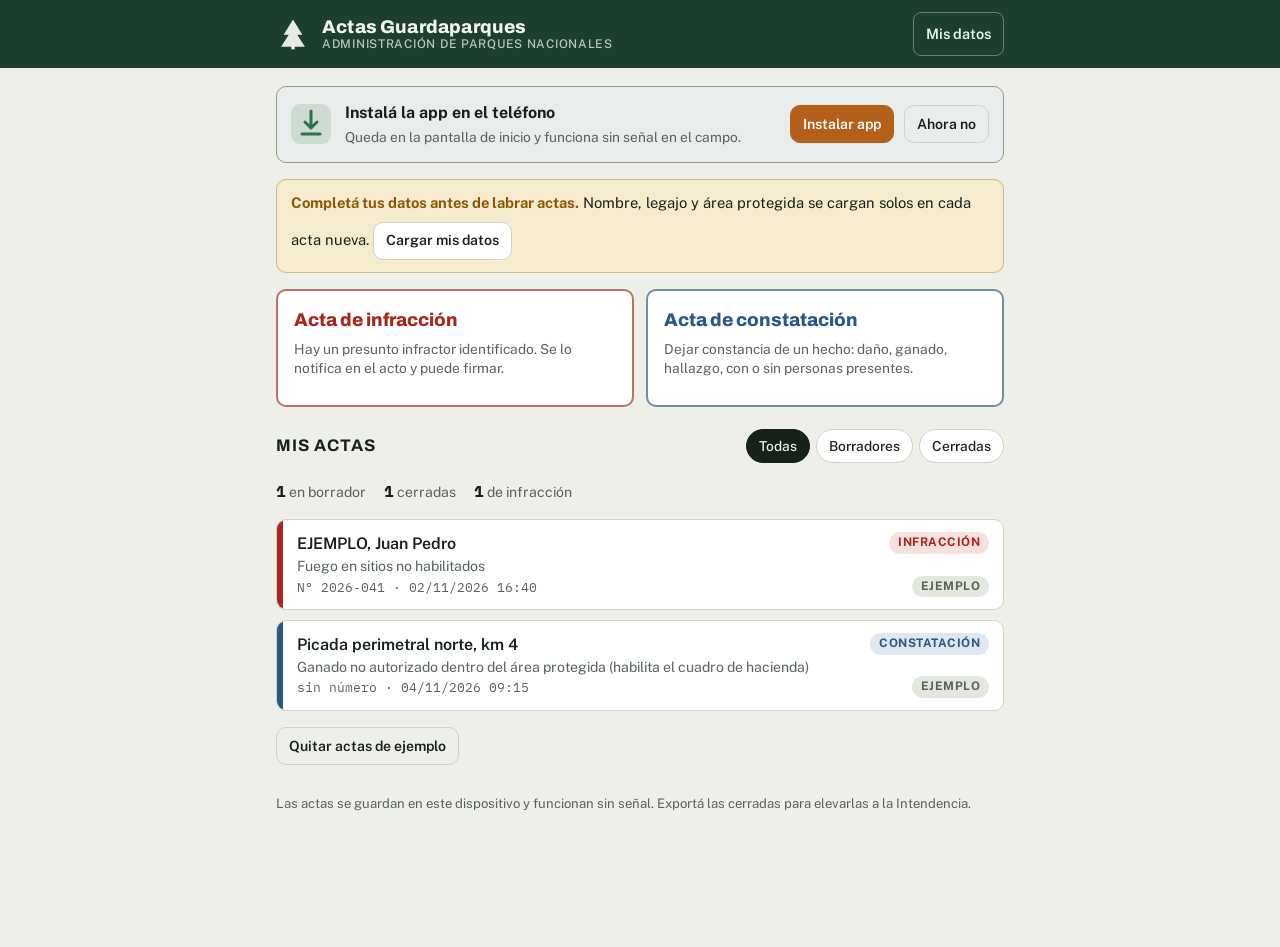
==== commit 8afc8eea: "Botón para instalar la app en el teléfono Instalador nativo en Android/Chrome e instrucciones paso a" ====
--- a/index.html
+++ b/index.html
@@ -254,6 +254,11 @@
 .prstatus .bar{display:block;height:6px;border-radius:3px;background:var(--sunk);margin-top:6px;overflow:hidden}
 .prstatus .bar i{display:block;height:100%;background:var(--accent);transition:width .2s}
 .stack.tightstack{gap:8px}
+.install{display:flex;flex-wrap:wrap;align-items:center;gap:12px 14px;padding:14px;border-radius:var(--r);background:color-mix(in srgb,var(--brand-bg) 10%,var(--surface));border:1px solid color-mix(in srgb,var(--brand-bg) 35%,var(--line));color:var(--ink)}
+.install svg{width:40px;height:40px;flex:none;color:var(--ok)}
+.install .grow{flex:1;min-width:180px;display:flex;flex-direction:column;gap:2px}
+.install .grow span{font-size:.86rem;color:var(--muted)}
+.pasos{margin:0;padding-left:22px;display:flex;flex-direction:column;gap:8px;line-height:1.45}
 #printArea{display:none}
 
 @media print{
@@ -446,6 +451,28 @@
   return [a,b];
 }
 
+/* ============ Instalación ============ */
+let installEvt=null;
+const standalone=()=>{try{return matchMedia("(display-mode: standalone)").matches||navigator.standalone===true}catch(e){return false}};
+const isIOS=()=>/iphone|ipad|ipod/i.test(navigator.userAgent)||(navigator.platform==="MacIntel"&&navigator.maxTouchPoints>1);
+const puedeInstalar=()=>!standalone()&&window.self===window.top;
+function installHidden(){try{return Number(localStorage.getItem("instalarOculto")||0)>Date.now()}catch(e){return false}}
+window.addEventListener("beforeinstallprompt",e=>{e.preventDefault();installEvt=e;if(S.view==="inicio"||S.view==="perfil")render(true)});
+window.addEventListener("appinstalled",()=>{installEvt=null;toast("App instalada. Abrila desde la pantalla de inicio del teléfono.");render(true)});
+function installCard(force){
+  if(!puedeInstalar()||(!force&&installHidden())) return "";
+  return `<div class="install"><svg viewBox="0 0 40 40" aria-hidden="true"><rect width="40" height="40" rx="9" fill="currentColor" opacity=".14"/><path d="M20 7v17m0 0-6-6m6 6 6-6M11 30h18" stroke="currentColor" stroke-width="3" fill="none" stroke-linecap="round" stroke-linejoin="round"/></svg>
+   <div class="grow"><b>Instalá la app en el teléfono</b><span>Queda en la pantalla de inicio y funciona sin señal en el campo.</span></div>
+   <div class="row"><button class="btn primary sm" type="button" data-act="instalar">Instalar app</button>${force?"":`<button class="btn ghost sm" type="button" data-act="instalarNo">Ahora no</button>`}</div></div>`;
+}
+async function instalar(){
+  if(installEvt){ try{ installEvt.prompt(); const r=await installEvt.userChoice; installEvt=null; if(r&&r.outcome==="accepted") toast("Instalando…"); render(true);}catch(e){} return; }
+  const pasos=isIOS()?["Tocá el botón <b>Compartir</b> de Safari (el cuadrado con la flecha hacia arriba).","Deslizá y elegí <b>Agregar a inicio</b>.","Tocá <b>Agregar</b>. El ícono aparece en la pantalla de inicio."]
+   :/android/i.test(navigator.userAgent)?["Abrí el menú <b>⋮</b> de Chrome, arriba a la derecha.","Elegí <b>Instalar app</b> o <b>Agregar a pantalla principal</b>.","Confirmá con <b>Instalar</b>."]
+   :["Abrí este enlace en el celular con <b>Chrome</b> (Android) o <b>Safari</b> (iPhone).","En la computadora, Chrome y Edge muestran un ícono de instalar en la barra de direcciones."];
+  modal(`<h3>Instalar la app</h3>${isIOS()&&!/safari/i.test(navigator.userAgent)?`<p class="notice">En iPhone la instalación funciona desde <b>Safari</b>. Copiá el enlace y abrilo ahí.</p>`:""}<ol class="pasos">${pasos.map(p=>`<li>${p}</li>`).join("")}</ol><button class="btn primary" type="button" data-act="modalno">Entendido</button>`);
+}
+
 /* ============ Render principal ============ */
 function render(keep){
   const y=window.scrollY; const v=$("#view");
@@ -462,7 +489,7 @@
 function go(view){ if(view!=="editor"&&view!=="ver") S.cur=null; S.view=view; render(); }
 
 function vInicio(){
-  const p=S.perfil; let h=`<div class="stack">`;
+  const p=S.perfil; let h=`<div class="stack">${installCard()}`;
   if(!p||!p.nombre||!p.area) h+=`<div class="notice"><b>Completá tus datos antes de labrar actas.</b> Nombre, legajo y área protegida se cargan solos en cada acta nueva. <button class="btn sm" type="button" data-act="perfil" style="margin-top:8px">Cargar mis datos</button></div>`;
   h+=`<div class="newbar">
    <button class="newcard infr" type="button" data-new="infraccion"><strong>Acta de infracción</strong><span>Hay un presunto infractor identificado. Se lo notifica en el acto y puede firmar.</span></button>
@@ -503,7 +530,7 @@
    <div class="grid3">${fld("proxInf","Próxima de infracción",{...o,type:"number",im:"numeric"})}${fld("proxConst","Próxima de constatación",{...o,type:"number",im:"numeric"})}${fld("prefijo","Prefijo (opcional)",{...o,ph:"Ej.: COP"})}</div></div>
   <div class="panel"><h2>Encabezado del acta</h2><p class="lead">Cargá los logos oficiales tal como figuran en el talonario impreso. Quedan guardados en este dispositivo.</p>
    ${fld("organismo","Línea superior del encabezado (opcional)",{...o,ph:"Ministerio del que depende la APN",hint:"Aparece en el acta de constatación sobre «Administración de Parques Nacionales»."})}
-   <div class="grid2">${logoField("logoApn","Logo de la APN")}${logoField("logoArea","Sello del área protegida")}</div></div></div>`;
+   <div class="grid2">${logoField("logoApn","Logo de la APN")}${logoField("logoArea","Sello del área protegida")}</div></div>${installCard(true)}</div>`;
 }
 function logoField(k,label){const v=S.perfil[k];return `<div class="field"><span class="lbl">${label}</span><div class="logoprev">${v?`<img src="${v}" alt="">`:`<span class="hint">Sin imagen</span>`}</div><div class="row"><label class="btn sm" for="in_${k}">${v?"Cambiar":"Cargar imagen"}</label><input id="in_${k}" type="file" accept="image/*" data-logo="${k}" hidden>${v?`<button class="btn sm ghost" type="button" data-dellogo="${k}">Quitar</button>`:""}</div></div>`}
 function afterPerfil(){document.querySelectorAll("[data-logo]").forEach(el=>el.onchange=async e=>{const f=e.target.files[0];if(!f)return;try{S.perfil[el.dataset.logo]=await shrink(f,360,.9,"image/png");save();render(true)}catch(x){toast("No se pudo leer la imagen.")}})}
@@ -815,6 +842,8 @@
   if(d.dellogo){ delete S.perfil[d.dellogo]; save(); return render(true); }
   switch(d.act){
     case "perfil": S.perfil=S.perfil||{}; return go("perfil");
+    case "instalar": return instalar();
+    case "instalarNo": try{localStorage.setItem("instalarOculto",String(Date.now()+7*864e5))}catch(e){} return render(true);
     case "inicio": return go("inicio");
     case "next": S.step=Math.min(S.step+1,pasos(S.cur).length-1); return render();
     case "prev": S.step=Math.max(S.step-1,0); return render();
